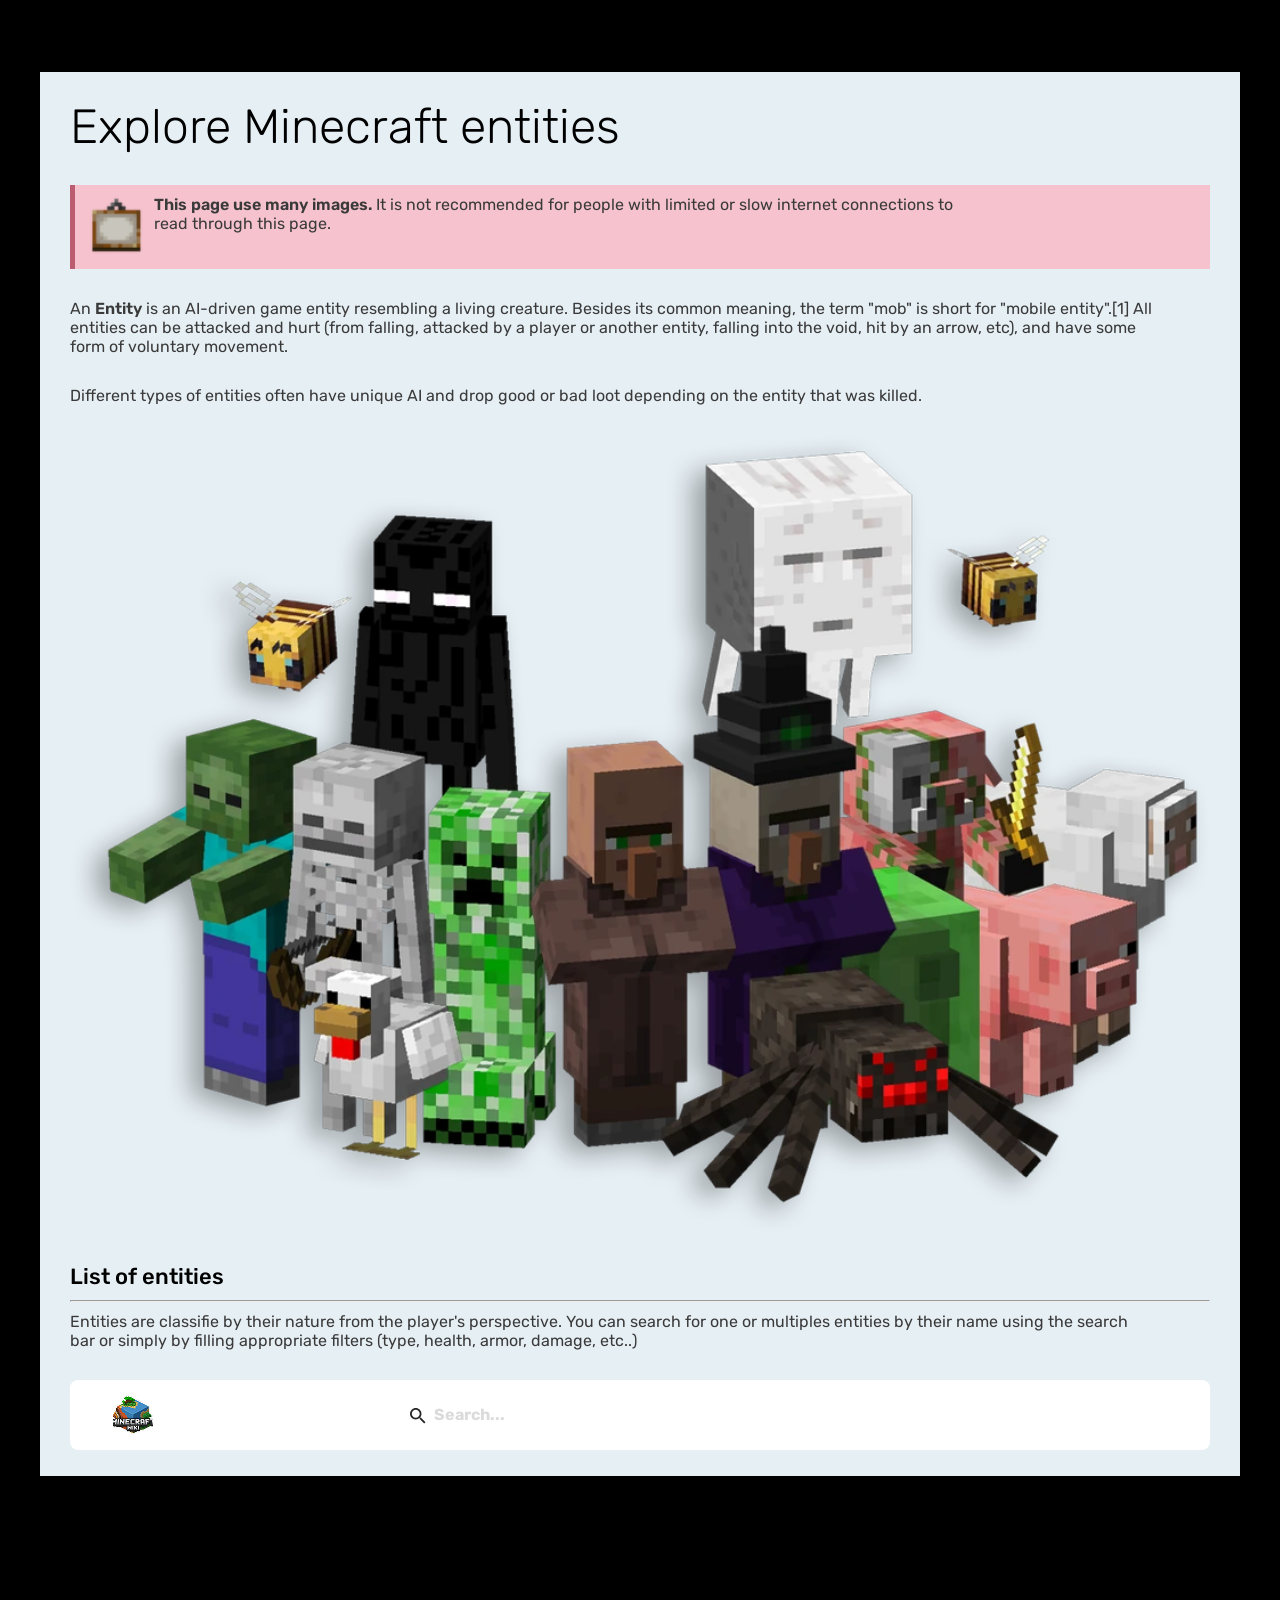
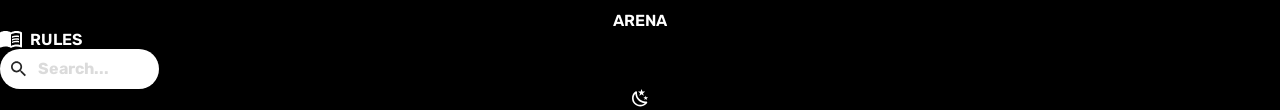
==== html/index.html @ 102148f3 "Merge branch 'main' into page1" ====
<!doctype html>
<html lang="en">
	<head>
		<meta charset="UTF-8" />
		<meta name="viewport" content="width=device-width, initial-scale=1.0" />
		<link rel="stylesheet" href="../css/reset.css" />
		<link rel="stylesheet" href="../css/normalize.css" />
		<link rel="stylesheet" href="../css/main.css" />
		<link rel="stylesheet" href="/css/styles.css" />
		<title>Document</title>
	</head>
	<body>
		<header></header>
		<main>
			<h1>Explore Minecraft entities</h1>
			<article class="readThrough">
				<div class="left">
					<img
						src="/assets/body-painting.png"
						alt="painting"
						class="painting"
					/>
				</div>
				<div class="right">
					<p class="pReadThrough">
						<span class="bold">This page use many images.</span> It is not
						recommended for people with limited or slow internet connections to
						read through this page.
					</p>
				</div>
			</article>
			<p class="paragraph1">
				An <span class="bold">Entity</span> is an AI-driven
				game entity resembling a living creature. Besides its common meaning,
				the term "mob" is short for "mobile entity".[1] All entities can be
				attacked and hurt (from falling, attacked by a player or another entity,
				falling into the void, hit by an arrow, etc), and have some form of
				voluntary movement.
			</p>
			<p class="paragraph1">
				Different types of entities often have unique AI and drop good or
				bad loot depending on the entity that was killed.
			</p>
			<img src="/assets/body-mobs.png" alt="" />
			<div class="bottom">
				<h2>List of entities</h2>
				<hr />
				<p class="botText">
					Entities are classifie by their nature from the player's perspective.
					You can search for one or multiples entities by their name using the
					search bar or simply by filling appropriate filters (type, health,
					armor, damage, etc..)
				</p>
			</div>
			<form>
				<div class="searchDiv">
					<svg
						width="18"
						height="18"
						viewBox="0 0 18 18"
		<header>
			<img src="../assets/header-nav-title.png" alt="nav-title" />
			<nav>
				<div class="header-links-container">
					<svg
						width="17"
						height="17"
						viewBox="0 0 17 17"
						fill="none"
						xmlns="http://www.w3.org/2000/svg"
					>
						<path
							d="M10.1583 10.1583L3.33333 13.3333L6.50833 6.50833L13.3333 3.33333M8.33333 0C7.23898 0 6.15535 0.215548 5.1443 0.634337C4.13326 1.05313 3.2146 1.66696 2.44078 2.44078C0.877974 4.00358 0 6.1232 0 8.33333C0 10.5435 0.877974 12.6631 2.44078 14.2259C3.2146 14.9997 4.13326 15.6135 5.1443 16.0323C6.15535 16.4511 7.23898 16.6667 8.33333 16.6667C10.5435 16.6667 12.6631 15.7887 14.2259 14.2259C15.7887 12.6631 16.6667 10.5435 16.6667 8.33333C16.6667 7.23898 16.4511 6.15535 16.0323 5.1443C15.6135 4.13326 14.9997 3.2146 14.2259 2.44078C13.4521 1.66696 12.5334 1.05313 11.5224 0.634337C10.5113 0.215548 9.42768 0 8.33333 0ZM8.33333 7.41667C8.09022 7.41667 7.85706 7.51324 7.68515 7.68515C7.51324 7.85706 7.41667 8.09022 7.41667 8.33333C7.41667 8.57645 7.51324 8.80961 7.68515 8.98151C7.85706 9.15342 8.09022 9.25 8.33333 9.25C8.57645 9.25 8.80961 9.15342 8.98151 8.98151C9.15342 8.80961 9.25 8.57645 9.25 8.33333C9.25 8.09022 9.15342 7.85706 8.98151 7.68515C8.80961 7.51324 8.57645 7.41667 8.33333 7.41667Z"
							fill="white"
						/>
					</svg>
					<a href="index.html" class="header-links-a">EXPLORE</a>
				</div>
				<div class="header-links-container">
					<svg
						width="18"
						height="17"
						viewBox="0 0 18 17"
						fill="none"
						xmlns="http://www.w3.org/2000/svg"
					>
						<path
							d="M6.5 0C8.22391 0 9.87721 0.684819 11.0962 1.90381C12.3152 3.12279 13 4.77609 13 6.5C13 8.11 12.41 9.59 11.44 10.73L11.71 11H12.5L17.5 16L16 17.5L11 12.5V11.71L10.73 11.44C9.59 12.41 8.11 13 6.5 13C4.77609 13 3.12279 12.3152 1.90381 11.0962C0.684819 9.87721 0 8.22391 0 6.5C0 4.77609 0.684819 3.12279 1.90381 1.90381C3.12279 0.684819 4.77609 0 6.5 0ZM6.5 2C4 2 2 4 2 6.5C2 9 4 11 6.5 11C9 11 11 9 11 6.5C11 4 9 2 6.5 2Z"
							fill="#262626"
						/>
					</svg>
					<input type="text" placeholder="Search..." class="search" />
				</div>
				<div class="chose"></div>
			</form>
		</main>
		<script src="/js/app.js"></script>
							d="M4.02708 0L13.9437 9.91667L15.7104 8.15L16.8854 9.325L14.8271 11.3833L17.4771 14.0333C17.8021 14.3583 17.8021 14.8833 17.4771 15.2083L16.8854 15.8C16.5604 16.125 16.0354 16.125 15.7104 15.8L13.0271 13.1583L10.9937 15.2167L9.81875 14.0417L11.5854 12.275L1.66875 2.35833V0H4.02708ZM12.1021 6.3L16.0521 2.35V0H13.6937L9.74375 3.95L12.1021 6.3ZM7.97708 10.4667L5.61875 8.075L3.77708 9.91667L2.01042 8.15L0.835417 9.325L2.89375 11.3833L0.24375 14.0417C-0.08125 14.3667 -0.08125 14.8917 0.24375 15.2167L0.835417 15.8083C1.16042 16.1333 1.68542 16.1333 2.01042 15.8083L4.69375 13.1583L6.72708 15.2167L7.90208 14.0417L6.13542 12.275L7.97708 10.4667Z"
							fill="white"
						/>
					</svg>
					<a href="arena.html" class="header-links-a">ARENA</a>
				</div>
				<div class="header-links-container">
					<svg
						width="22"
						height="17"
						viewBox="0 0 22 17"
						fill="none"
						xmlns="http://www.w3.org/2000/svg"
					>
						<path
							d="M16.5 9.83C17.29 9.83 18.13 9.91 19 10.07V11.57C18.38 11.41 17.54 11.33 16.5 11.33C14.6 11.33 13.11 11.66 12 12.32V10.63C13.17 10.1 14.67 9.83 16.5 9.83ZM12 7.96C13.29 7.43 14.79 7.17 16.5 7.17C17.29 7.17 18.13 7.24 19 7.4V8.9C18.38 8.74 17.54 8.66 16.5 8.66C14.6 8.66 13.11 9 12 9.65M16.5 6C14.6 6 13.11 6.32 12 7V5.34C13.23 4.78 14.73 4.5 16.5 4.5C17.29 4.5 18.13 4.58 19 4.73V6.28C18.26 6.09 17.41 6 16.5 6ZM20 14V2.5C18.96 2.17 17.79 2 16.5 2C14.45 2 12.62 2.5 11 3.5V15C12.62 14 14.45 13.5 16.5 13.5C17.69 13.5 18.86 13.66 20 14ZM16.5 0C18.85 0 20.69 0.5 22 1.5V16.06C22 16.18 21.95 16.3 21.84 16.41C21.73 16.5 21.61 16.58 21.5 16.58C21.39 16.58 21.31 16.56 21.25 16.53C19.97 15.84 18.38 15.5 16.5 15.5C14.45 15.5 12.62 16 11 17C9.66 16 7.83 15.5 5.5 15.5C3.84 15.5 2.25 15.86 0.75 16.57C0.72 16.58 0.68 16.58 0.63 16.6C0.59 16.61 0.55 16.62 0.5 16.62C0.39 16.62 0.27 16.58 0.16 16.5C0.05 16.39 0 16.28 0 16.15V1.5C1.34 0.5 3.18 0 5.5 0C7.83 0 9.66 0.5 11 1.5C12.34 0.5 14.17 0 16.5 0Z"
							fill="white"
						/>
					</svg>
					<a href="rules.html" class="header-links-a">RULES</a>
				</div>
			</nav>
			<div id="header-Seaarch-Input-Container">
				<svg
					width="18"
					height="18"
					viewBox="0 0 18 18"
					fill="none"
					xmlns="http://www.w3.org/2000/svg"
				>
					<path
						d="M6.5 0C8.22391 0 9.87721 0.684819 11.0962 1.90381C12.3152 3.12279 13 4.77609 13 6.5C13 8.11 12.41 9.59 11.44 10.73L11.71 11H12.5L17.5 16L16 17.5L11 12.5V11.71L10.73 11.44C9.59 12.41 8.11 13 6.5 13C4.77609 13 3.12279 12.3152 1.90381 11.0962C0.684819 9.87721 0 8.22391 0 6.5C0 4.77609 0.684819 3.12279 1.90381 1.90381C3.12279 0.684819 4.77609 0 6.5 0ZM6.5 2C4 2 2 4 2 6.5C2 9 4 11 6.5 11C9 11 11 9 11 6.5C11 4 9 2 6.5 2Z"
						fill="#262626"
					/>
				</svg>

				<input
					type="text"
					id="headerSearchInput"
					placeholder="Search..."
				/>
			</div>

			<button id="darkmode">
				<svg
					width="17"
					height="18"
					viewBox="0 0 17 18"
					fill="none"
					xmlns="http://www.w3.org/2000/svg"
				>
					<path
						d="M13.1188 2.575L11.0104 4.19167L11.7688 6.74167L9.57708 5.23333L7.38542 6.74167L8.14375 4.19167L6.03542 2.575L8.69375 2.5L9.57708 0L10.4604 2.5L13.1188 2.575ZM16.0354 8.33333L14.6688 9.375L15.1604 11.025L13.7438 10.05L12.3271 11.025L12.8188 9.375L11.4521 8.33333L13.1688 8.29167L13.7438 6.66667L14.3188 8.29167L16.0354 8.33333ZM14.1354 12.4583C14.8271 12.3917 15.5688 13.375 15.1271 14C14.8604 14.375 14.5771 14.725 14.2271 15.0583C10.9688 18.3333 5.69375 18.3333 2.44375 15.0583C-0.814583 11.8083 -0.814583 6.525 2.44375 3.275C2.77708 2.94167 3.12708 2.64167 3.50208 2.375C4.12708 1.93333 5.11042 2.675 5.04375 3.36667C4.81875 5.75 5.61875 8.225 7.45208 10.05C9.27708 11.8833 11.7438 12.6833 14.1354 12.4583ZM12.7688 14.1417C10.4104 14.0083 8.07708 13.0333 6.26875 11.25C4.46042 9.425 3.49375 7.08333 3.36042 4.73333C1.01875 7.35 1.11042 11.3667 3.61875 13.8833C6.13542 16.3917 10.1521 16.4833 12.7688 14.1417Z"
						fill="white"
					/>
				</svg>
			</button>
			<button id="menuBurgerButton">
				<svg
					id="menuBurgerButtonSvg"
					width="29"
					height="19"
					viewBox="0 0 29 19"
					fill="none"
					xmlns="http://www.w3.org/2000/svg"
				>
					<path
						d="M0 0H28.5V3.16667H0V0ZM0 7.91667H28.5V11.0833H0V7.91667ZM0 15.8333H28.5V19H0V15.8333Z"
						fill="white"
					/>
				</svg>
			</button>
			<dialog>
				<div class="dialog-div">
					<div class="header-links-container big-gap">
						<svg
							width="40"
							height="40"
							viewBox="0 0 17 17"
							fill="none"
							xmlns="http://www.w3.org/2000/svg"
						>
							<path
								d="M10.1583 10.1583L3.33333 13.3333L6.50833 6.50833L13.3333 3.33333M8.33333 0C7.23898 0 6.15535 0.215548 5.1443 0.634337C4.13326 1.05313 3.2146 1.66696 2.44078 2.44078C0.877974 4.00358 0 6.1232 0 8.33333C0 10.5435 0.877974 12.6631 2.44078 14.2259C3.2146 14.9997 4.13326 15.6135 5.1443 16.0323C6.15535 16.4511 7.23898 16.6667 8.33333 16.6667C10.5435 16.6667 12.6631 15.7887 14.2259 14.2259C15.7887 12.6631 16.6667 10.5435 16.6667 8.33333C16.6667 7.23898 16.4511 6.15535 16.0323 5.1443C15.6135 4.13326 14.9997 3.2146 14.2259 2.44078C13.4521 1.66696 12.5334 1.05313 11.5224 0.634337C10.5113 0.215548 9.42768 0 8.33333 0ZM8.33333 7.41667C8.09022 7.41667 7.85706 7.51324 7.68515 7.68515C7.51324 7.85706 7.41667 8.09022 7.41667 8.33333C7.41667 8.57645 7.51324 8.80961 7.68515 8.98151C7.85706 9.15342 8.09022 9.25 8.33333 9.25C8.57645 9.25 8.80961 9.15342 8.98151 8.98151C9.15342 8.80961 9.25 8.57645 9.25 8.33333C9.25 8.09022 9.15342 7.85706 8.98151 7.68515C8.80961 7.51324 8.57645 7.41667 8.33333 7.41667Z"
								fill="white"
							/>
						</svg>
						<a href="index.html" class="header-links-a big-a">EXPLORE</a>
					</div>
					<div class="header-links-container big-gap">
						<svg
							width="40"
							height="40"
							viewBox="0 0 18 17"
							fill="none"
							xmlns="http://www.w3.org/2000/svg"
						>
							<path
								d="M4.02708 0L13.9437 9.91667L15.7104 8.15L16.8854 9.325L14.8271 11.3833L17.4771 14.0333C17.8021 14.3583 17.8021 14.8833 17.4771 15.2083L16.8854 15.8C16.5604 16.125 16.0354 16.125 15.7104 15.8L13.0271 13.1583L10.9937 15.2167L9.81875 14.0417L11.5854 12.275L1.66875 2.35833V0H4.02708ZM12.1021 6.3L16.0521 2.35V0H13.6937L9.74375 3.95L12.1021 6.3ZM7.97708 10.4667L5.61875 8.075L3.77708 9.91667L2.01042 8.15L0.835417 9.325L2.89375 11.3833L0.24375 14.0417C-0.08125 14.3667 -0.08125 14.8917 0.24375 15.2167L0.835417 15.8083C1.16042 16.1333 1.68542 16.1333 2.01042 15.8083L4.69375 13.1583L6.72708 15.2167L7.90208 14.0417L6.13542 12.275L7.97708 10.4667Z"
								fill="white"
							/>
						</svg>
						<a href="arena.html" class="header-links-a big-a">ARENA</a>
					</div>
					<div class="header-links-container big-gap">
						<svg
							width="40"
							height="40"
							viewBox="0 0 22 17"
							fill="none"
							xmlns="http://www.w3.org/2000/svg"
						>
							<path
								d="M16.5 9.83C17.29 9.83 18.13 9.91 19 10.07V11.57C18.38 11.41 17.54 11.33 16.5 11.33C14.6 11.33 13.11 11.66 12 12.32V10.63C13.17 10.1 14.67 9.83 16.5 9.83ZM12 7.96C13.29 7.43 14.79 7.17 16.5 7.17C17.29 7.17 18.13 7.24 19 7.4V8.9C18.38 8.74 17.54 8.66 16.5 8.66C14.6 8.66 13.11 9 12 9.65M16.5 6C14.6 6 13.11 6.32 12 7V5.34C13.23 4.78 14.73 4.5 16.5 4.5C17.29 4.5 18.13 4.58 19 4.73V6.28C18.26 6.09 17.41 6 16.5 6ZM20 14V2.5C18.96 2.17 17.79 2 16.5 2C14.45 2 12.62 2.5 11 3.5V15C12.62 14 14.45 13.5 16.5 13.5C17.69 13.5 18.86 13.66 20 14ZM16.5 0C18.85 0 20.69 0.5 22 1.5V16.06C22 16.18 21.95 16.3 21.84 16.41C21.73 16.5 21.61 16.58 21.5 16.58C21.39 16.58 21.31 16.56 21.25 16.53C19.97 15.84 18.38 15.5 16.5 15.5C14.45 15.5 12.62 16 11 17C9.66 16 7.83 15.5 5.5 15.5C3.84 15.5 2.25 15.86 0.75 16.57C0.72 16.58 0.68 16.58 0.63 16.6C0.59 16.61 0.55 16.62 0.5 16.62C0.39 16.62 0.27 16.58 0.16 16.5C0.05 16.39 0 16.28 0 16.15V1.5C1.34 0.5 3.18 0 5.5 0C7.83 0 9.66 0.5 11 1.5C12.34 0.5 14.17 0 16.5 0Z"
								fill="white"
							/>
						</svg>
						<a href="rules.html" class="header-links-a big-a">RULES</a>
					</div>
				</div>
                <svg id="closesvg" width="33" height="33" viewBox="0 0 33 33" fill="none" xmlns="http://www.w3.org/2000/svg">
                <path d="M19.74 16.3333L32.6667 29.26V32.6667H29.26L16.3333 19.74L3.40667 32.6667H0V29.26L12.9267 16.3333L0 3.40667V0H3.40667L16.3333 12.9267L29.26 0H32.6667V3.40667L19.74 16.3333Z" fill="white"/>
                </svg>

			</dialog>
		</header>
        <script src="../js/app.js""></script>
	</body>
</html>
---- css/main.css ----
@import url("https://fonts.googleapis.com/css2?family=Caveat:wght@400..700&family=DM+Sans:ital,opsz,wght@0,9..40,100..1000;1,9..40,100..1000&family=Figtree:ital,wght@0,300..900;1,300..900&family=Inter:ital,opsz,wght@0,14..32,100..900;1,14..32,100..900&family=Noto+Sans+JP:wght@100..900&family=Outfit:wght@100..900&family=Poppins:ital,wght@0,100;0,200;0,300;0,400;0,500;0,600;0,700;0,800;0,900;1,100;1,200;1,300;1,400;1,500;1,600;1,700;1,800;1,900&family=Red+Hat+Text:ital,wght@0,300..700;1,300..700&family=Reddit+Sans:ital,wght@0,200..900;1,200..900&family=Roboto:ital,wght@0,100..900;1,100..900&family=Rubik:ital,wght@0,300..900;1,300..900&family=Sora:wght@100..800&family=Space+Mono:ital,wght@0,400;0,700;1,400;1,700&family=Young+Serif&display=swap");

*:not(dialog),
*:after,
*:before {
	-webkit-box-sizing: border-box;
	-moz-box-sizing: border-box;
	box-sizing: border-box;
	margin: 0px;
	font-family: "Rubik";
}
body {
	position: relative;
}
header {
	display: flex;
	justify-content: space-between;
	padding: 16px 24px;
	align-items: center;
	background-color: black;
}
nav {
	display: flex;
	align-items: center;
	gap: 24px;
	display: none;
}
.header-links-container {
	display: flex;
	align-items: center;
	gap: 8px;
}
.header-links-a {
	font-weight: 600;
	font-size: 16px;
	text-align: center;
	vertical-align: middle;
	color: white;
	text-decoration: none;
}
.header-links-a:hover {
	border-bottom: 3px white solid;
}
#header-Seaarch-Input-Container {
	display: flex;
	align-items: center;
	background-color: white;
	border-radius: 999px;
	padding: 11px;
	gap: 12px;
	max-width: 159px;
}
#headerSearchInput {
	border: none;
	max-width: 80%;
}
#headerSearchInput::placeholder {
	font-family: Rubik;
	font-weight: 700;
	font-style: Bold;
	font-size: 16px;
	vertical-align: middle;
	text-align: start;
	color: #dbdbdb;
}
#darkmode {
	background-color: transparent;
	border: none;
	display: none;
}
#menuBurgerButton {
	background-color: transparent;
	border: none;
	padding: none;
}
#menuBurgerButtonSvg {
	padding: 0px;
}
dialog {
	position: absolute;
	width: 100vw;
	height: 100vh;
	top: 0px;
	left: 0px;
	background: rgba(54, 54, 54, 0.9);
	border: rgba(54, 54, 54, 0.9) solid;
}
.dialog-div {
	display: flex;
	flex-direction: column;
	position: absolute;
	top: 44%;
	left: 28%;
	gap: 24px;
}
.big-a {
	font-size: 38px;
}
.big-gap {
	gap: 24px;
}
#closesvg {
	position: absolute;
	top: 18px;
	right: 24px;
}
@media screen and (min-width: 850px) and (max-width: 1439px) {
	nav {
		display: flex;
	}
    #menuBurgerButton {
        display: none;
    }
    #darkmode {
        display: block;
    }
}
@media screen and (min-width: 1440px) {
	nav {
		display: flex;
	}
    #menuBurgerButton {
        display: none;
    }
    #darkmode {
        display: block;
    }
    #header-Seaarch-Input-Container {
        min-width: 310px;
        max-width: none;
    }
}
---- css/styles.css ----
@import url("https://fonts.googleapis.com/css2?family=Rubik:ital,wght@0,300..900;1,300..900&family=Space+Mono:ital,wght@0,400;0,700;1,400;1,700&display=swap");
* {
	margin: 0;
	padding: 0;
	font-family: "Rubik";
}
body {
	display: flex;
	flex-direction: column;
	background-color: black;
}
main {
	display: flex;
	flex-direction: column;
	background-color: #e6eff4;
	margin: 40px;
	padding: 26px 30px;
	gap: 30px;
}
h1 {
	font-weight: 300;
	font-size: 48px;
	width: 50%;
}
.readThrough {
	display: flex;
	background-color: #f5c2cd;
	border-left: solid #bc5c70 5px;
	padding: 10px;
	gap: 10px;
}
.painting {
	width: 59px;
	height: 60px;
}
.pReadThrough {
	width: 85%;
}
p {
	font-weight: 400;
	font-size: 16px;
	color: #3a3a3a;
}
.bold {
	font-weight: 600;
}
.paragraph1 {
	width: 95%;
}
.bottom {
	display: flex;
	flex-direction: column;
	gap: 10px;
}
h2 {
	font-weight: 500;
	font-size: 22px;
}
.botText {
	width: 95%;
}
.searchDiv {
	display: flex;
	align-items: center;
	background-color: #ffffff;
	padding: 15px;
	gap: 10px;
	border-radius: 8px;
}
.search {
	border: none;
	width: 100%;
	height: 25px;
}
.search::placeholder {
	font-weight: 700;
	font-size: 16px;
	color: #dbdbdb;
}
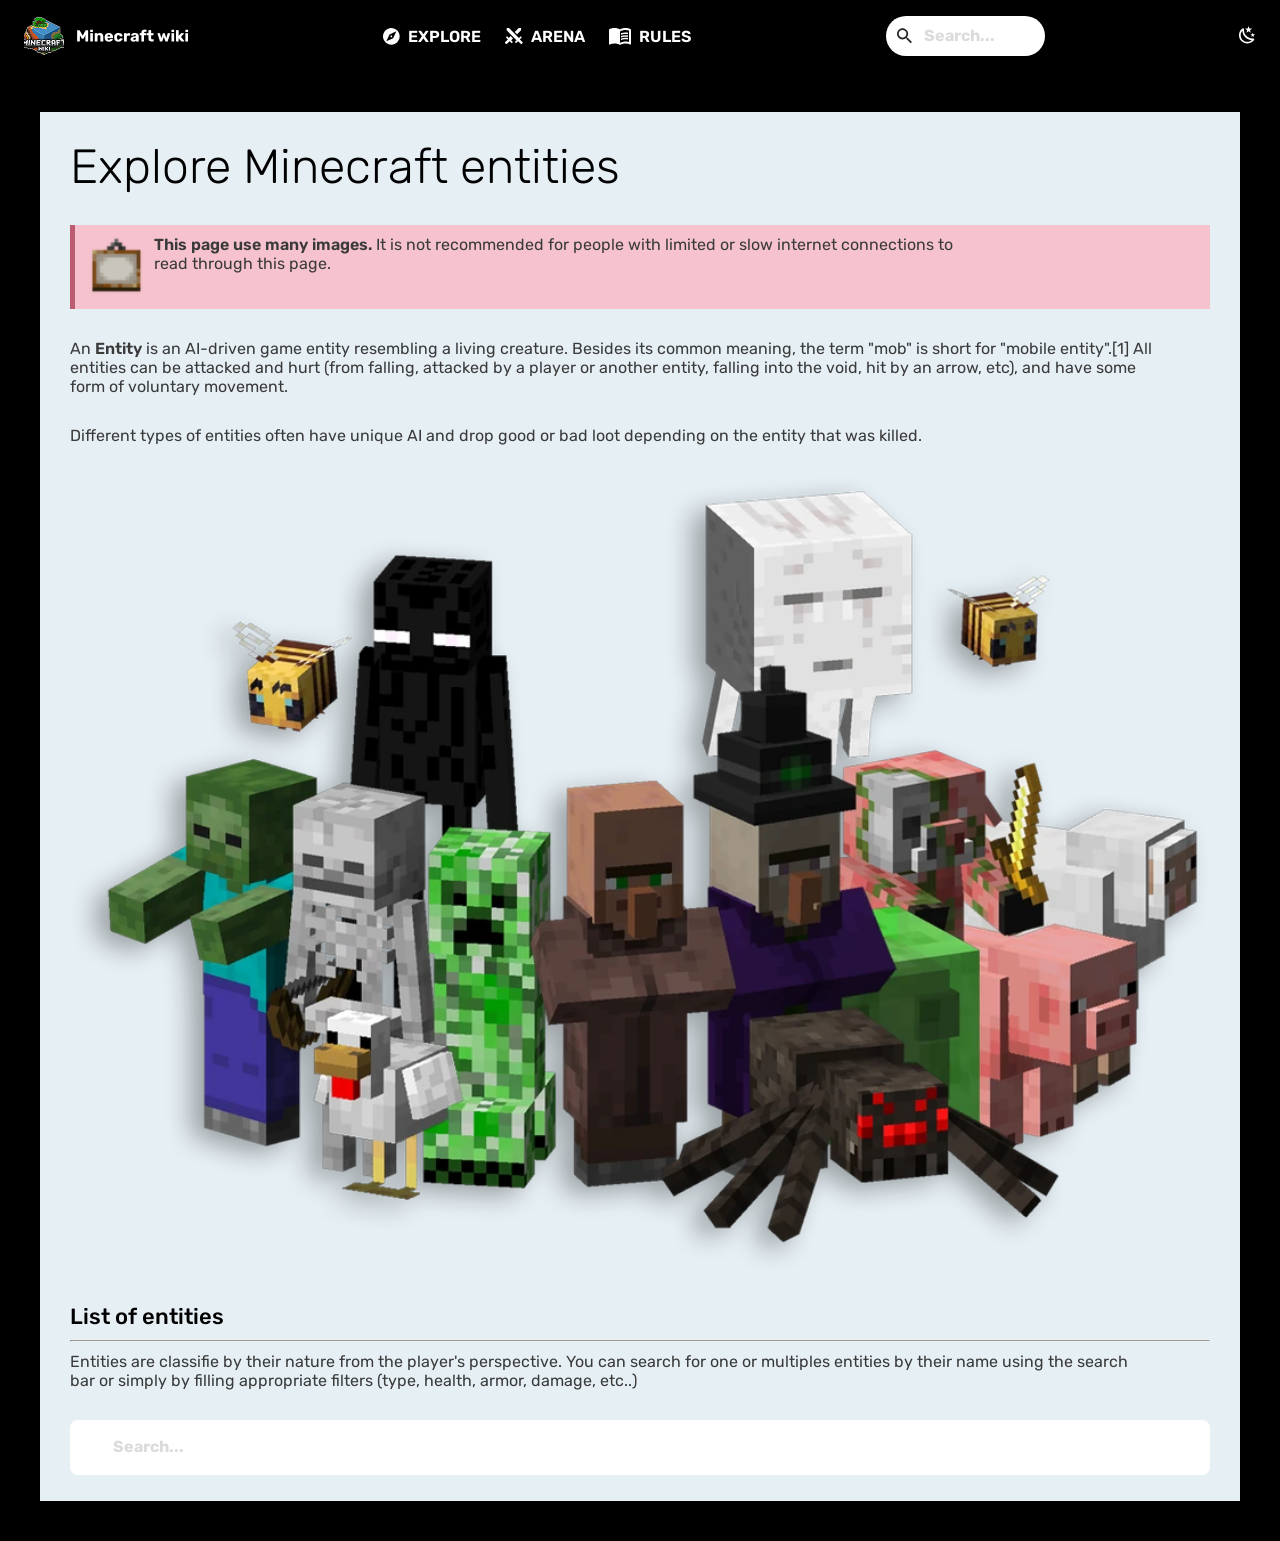
==== commit 7497ae64: "fix: resolve merge conflict" ====
--- a/html/index.html
+++ b/html/index.html
@@ -10,54 +10,6 @@
 		<title>Document</title>
 	</head>
 	<body>
-		<header></header>
-		<main>
-			<h1>Explore Minecraft entities</h1>
-			<article class="readThrough">
-				<div class="left">
-					<img
-						src="/assets/body-painting.png"
-						alt="painting"
-						class="painting"
-					/>
-				</div>
-				<div class="right">
-					<p class="pReadThrough">
-						<span class="bold">This page use many images.</span> It is not
-						recommended for people with limited or slow internet connections to
-						read through this page.
-					</p>
-				</div>
-			</article>
-			<p class="paragraph1">
-				An <span class="bold">Entity</span> is an AI-driven
-				game entity resembling a living creature. Besides its common meaning,
-				the term "mob" is short for "mobile entity".[1] All entities can be
-				attacked and hurt (from falling, attacked by a player or another entity,
-				falling into the void, hit by an arrow, etc), and have some form of
-				voluntary movement.
-			</p>
-			<p class="paragraph1">
-				Different types of entities often have unique AI and drop good or
-				bad loot depending on the entity that was killed.
-			</p>
-			<img src="/assets/body-mobs.png" alt="" />
-			<div class="bottom">
-				<h2>List of entities</h2>
-				<hr />
-				<p class="botText">
-					Entities are classifie by their nature from the player's perspective.
-					You can search for one or multiples entities by their name using the
-					search bar or simply by filling appropriate filters (type, health,
-					armor, damage, etc..)
-				</p>
-			</div>
-			<form>
-				<div class="searchDiv">
-					<svg
-						width="18"
-						height="18"
-						viewBox="0 0 18 18"
 		<header>
 			<img src="../assets/header-nav-title.png" alt="nav-title" />
 			<nav>
@@ -85,16 +37,6 @@
 						xmlns="http://www.w3.org/2000/svg"
 					>
 						<path
-							d="M6.5 0C8.22391 0 9.87721 0.684819 11.0962 1.90381C12.3152 3.12279 13 4.77609 13 6.5C13 8.11 12.41 9.59 11.44 10.73L11.71 11H12.5L17.5 16L16 17.5L11 12.5V11.71L10.73 11.44C9.59 12.41 8.11 13 6.5 13C4.77609 13 3.12279 12.3152 1.90381 11.0962C0.684819 9.87721 0 8.22391 0 6.5C0 4.77609 0.684819 3.12279 1.90381 1.90381C3.12279 0.684819 4.77609 0 6.5 0ZM6.5 2C4 2 2 4 2 6.5C2 9 4 11 6.5 11C9 11 11 9 11 6.5C11 4 9 2 6.5 2Z"
-							fill="#262626"
-						/>
-					</svg>
-					<input type="text" placeholder="Search..." class="search" />
-				</div>
-				<div class="chose"></div>
-			</form>
-		</main>
-		<script src="/js/app.js"></script>
 							d="M4.02708 0L13.9437 9.91667L15.7104 8.15L16.8854 9.325L14.8271 11.3833L17.4771 14.0333C17.8021 14.3583 17.8021 14.8833 17.4771 15.2083L16.8854 15.8C16.5604 16.125 16.0354 16.125 15.7104 15.8L13.0271 13.1583L10.9937 15.2167L9.81875 14.0417L11.5854 12.275L1.66875 2.35833V0H4.02708ZM12.1021 6.3L16.0521 2.35V0H13.6937L9.74375 3.95L12.1021 6.3ZM7.97708 10.4667L5.61875 8.075L3.77708 9.91667L2.01042 8.15L0.835417 9.325L2.89375 11.3833L0.24375 14.0417C-0.08125 14.3667 -0.08125 14.8917 0.24375 15.2167L0.835417 15.8083C1.16042 16.1333 1.68542 16.1333 2.01042 15.8083L4.69375 13.1583L6.72708 15.2167L7.90208 14.0417L6.13542 12.275L7.97708 10.4667Z"
 							fill="white"
 						/>
@@ -221,6 +163,58 @@
 
 			</dialog>
 		</header>
-        <script src="../js/app.js""></script>
+		<main>
+			<h1>Explore Minecraft entities</h1>
+			<article class="readThrough">
+				<div class="left">
+					<img
+						src="/assets/body-painting.png"
+						alt="painting"
+						class="painting"
+					/>
+				</div>
+				<div class="right">
+					<p class="pReadThrough">
+						<span class="bold">This page use many images.</span> It is not
+						recommended for people with limited or slow internet connections to
+						read through this page.
+					</p>
+				</div>
+			</article>
+			<p class="paragraph1">
+				An <span class="bold">Entity</span> is an AI-driven
+				game entity resembling a living creature. Besides its common meaning,
+				the term "mob" is short for "mobile entity".[1] All entities can be
+				attacked and hurt (from falling, attacked by a player or another entity,
+				falling into the void, hit by an arrow, etc), and have some form of
+				voluntary movement.
+			</p>
+			<p class="paragraph1">
+				Different types of entities often have unique AI and drop good or
+				bad loot depending on the entity that was killed.
+			</p>
+			<img src="/assets/body-mobs.png" alt="" />
+			<div class="bottom">
+				<h2>List of entities</h2>
+				<hr />
+				<p class="botText">
+					Entities are classifie by their nature from the player's perspective.
+					You can search for one or multiples entities by their name using the
+					search bar or simply by filling appropriate filters (type, health,
+					armor, damage, etc..)
+				</p>
+			</div>
+			<form>
+				<div class="searchDiv">
+					<svg
+						width="18"
+						height="18"
+						viewBox="0 0 18 18"></svg>
+					<input type="text" placeholder="Search..." class="search" />
+				</div>
+				<div class="chose"></div>
+			</form>
+		</main>
+		
 	</body>
 </html>
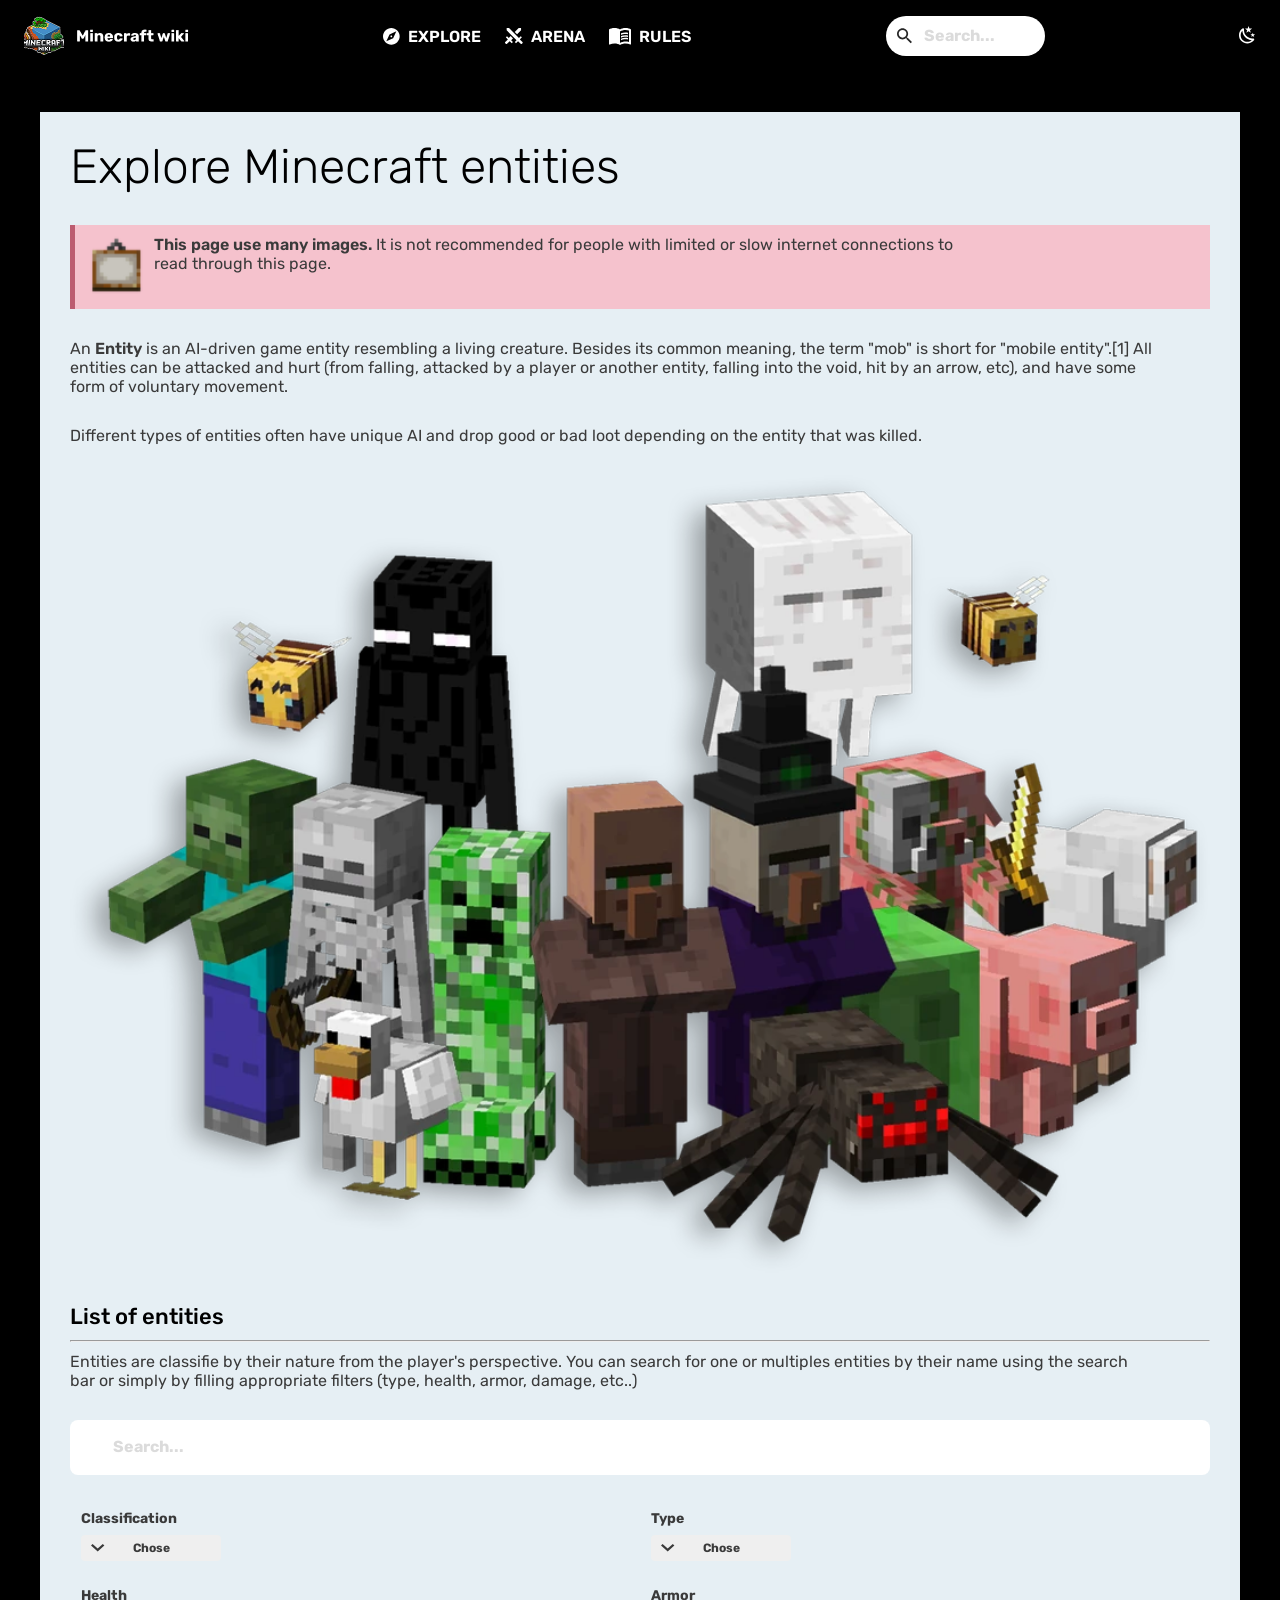
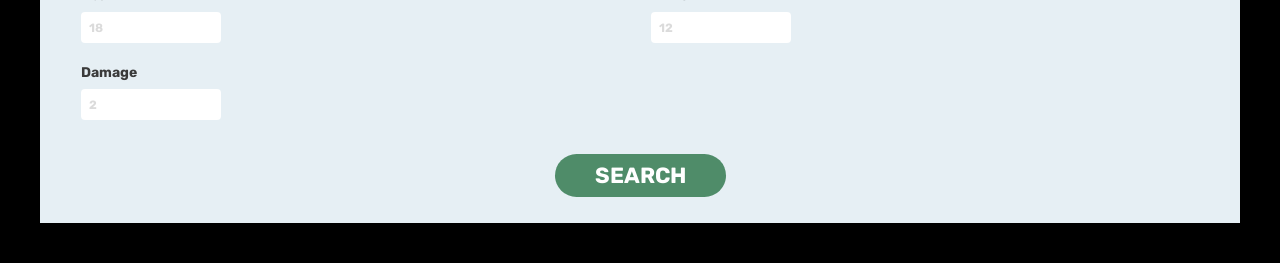
==== commit 2a22637f: "feat: add full form in index.html" ====
--- a/html/index.html
+++ b/html/index.html
@@ -124,7 +124,9 @@
 								fill="white"
 							/>
 						</svg>
-						<a href="index.html" class="header-links-a big-a">EXPLORE</a>
+						<a href="index.html" class="header-links-a big-a"
+							>EXPLORE</a
+						>
 					</div>
 					<div class="header-links-container big-gap">
 						<svg
@@ -139,7 +141,9 @@
 								fill="white"
 							/>
 						</svg>
-						<a href="arena.html" class="header-links-a big-a">ARENA</a>
+						<a href="arena.html" class="header-links-a big-a"
+							>ARENA</a
+						>
 					</div>
 					<div class="header-links-container big-gap">
 						<svg
@@ -154,13 +158,24 @@
 								fill="white"
 							/>
 						</svg>
-						<a href="rules.html" class="header-links-a big-a">RULES</a>
-					</div>
-				</div>
-                <svg id="closesvg" width="33" height="33" viewBox="0 0 33 33" fill="none" xmlns="http://www.w3.org/2000/svg">
-                <path d="M19.74 16.3333L32.6667 29.26V32.6667H29.26L16.3333 19.74L3.40667 32.6667H0V29.26L12.9267 16.3333L0 3.40667V0H3.40667L16.3333 12.9267L29.26 0H32.6667V3.40667L19.74 16.3333Z" fill="white"/>
-                </svg>
-
+						<a href="rules.html" class="header-links-a big-a"
+							>RULES</a
+						>
+					</div>
+				</div>
+				<svg
+					id="closesvg"
+					width="33"
+					height="33"
+					viewBox="0 0 33 33"
+					fill="none"
+					xmlns="http://www.w3.org/2000/svg"
+				>
+					<path
+						d="M19.74 16.3333L32.6667 29.26V32.6667H29.26L16.3333 19.74L3.40667 32.6667H0V29.26L12.9267 16.3333L0 3.40667V0H3.40667L16.3333 12.9267L29.26 0H32.6667V3.40667L19.74 16.3333Z"
+						fill="white"
+					/>
+				</svg>
 			</dialog>
 		</header>
 		<main>
@@ -175,46 +190,112 @@
 				</div>
 				<div class="right">
 					<p class="pReadThrough">
-						<span class="bold">This page use many images.</span> It is not
-						recommended for people with limited or slow internet connections to
-						read through this page.
+						<span class="bold">This page use many images.</span> It
+						is not recommended for people with limited or slow
+						internet connections to read through this page.
 					</p>
 				</div>
 			</article>
 			<p class="paragraph1">
 				An <span class="bold">Entity</span> is an AI-driven
-				game entity resembling a living creature. Besides its common meaning,
-				the term "mob" is short for "mobile entity".[1] All entities can be
-				attacked and hurt (from falling, attacked by a player or another entity,
-				falling into the void, hit by an arrow, etc), and have some form of
-				voluntary movement.
+				game entity resembling a living creature. Besides its common
+				meaning, the term "mob" is short for "mobile entity".[1] All
+				entities can be attacked and hurt (from falling, attacked by
+				a player or another entity, falling into the void, hit by
+				an arrow, etc), and have some form of voluntary movement.
 			</p>
 			<p class="paragraph1">
-				Different types of entities often have unique AI and drop good or
-				bad loot depending on the entity that was killed.
+				Different types of entities often have unique AI and drop good
+				or bad loot depending on the entity that was killed.
 			</p>
 			<img src="/assets/body-mobs.png" alt="" />
 			<div class="bottom">
 				<h2>List of entities</h2>
 				<hr />
 				<p class="botText">
-					Entities are classifie by their nature from the player's perspective.
-					You can search for one or multiples entities by their name using the
-					search bar or simply by filling appropriate filters (type, health,
-					armor, damage, etc..)
+					Entities are classifie by their nature from the player's
+					perspective. You can search for one or multiples entities by
+					their name using the search bar or simply by filling
+					appropriate filters (type, health, armor, damage, etc..)
 				</p>
 			</div>
 			<form>
 				<div class="searchDiv">
-					<svg
-						width="18"
-						height="18"
-						viewBox="0 0 18 18"></svg>
+					<svg width="18" height="18" viewBox="0 0 18 18"></svg>
 					<input type="text" placeholder="Search..." class="search" />
 				</div>
-				<div class="chose"></div>
+				<div class="chose">
+					<div class="chose-div">
+						<p class="chose-div-p">Classification</p>
+						<select
+							name="ClassificationSelect"
+							id="ClassificationSelect"
+							class="chose-div-select"
+						>
+							<option value="">
+								<svg
+									width="14"
+									height="8"
+									viewBox="0 0 14 8"
+									fill="none"
+									xmlns="http://www.w3.org/2000/svg"
+								>
+									<path
+										d="M1.56926 0L6.6777 4.59L11.7861 0L13.3554 1.42L6.6777 7.42L0 1.42L1.56926 0Z"
+										fill="#3A3A3A"
+									/>
+								</svg>
+								<p class="chose-div-option-p">Chose</p>
+							</option>
+							<option value="Arthropod">Arthropod</option>
+							<option value="Undead">Undead</option>
+							<option value="Animal">Animal</option>
+							<option value="Aquatic">Aquatic</option>
+							<option value="Monster">Monster</option>
+						</select>
+					</div>
+					<div class="chose-div">
+						<p class="chose-div-p">Type</p>
+						<select
+							name="ClassificationSelect"
+							id="ClassificationSelect"
+							class="chose-div-select"
+						>
+							<option value="">
+								<svg
+									width="14"
+									height="8"
+									viewBox="0 0 14 8"
+									fill="none"
+									xmlns="http://www.w3.org/2000/svg"
+								>
+									<path
+										d="M1.56926 0L6.6777 4.59L11.7861 0L13.3554 1.42L6.6777 7.42L0 1.42L1.56926 0Z"
+										fill="#3A3A3A"
+									/>
+								</svg>
+								<p class="chose-div-option-p">Chose</p>
+							</option>
+							<option value="passive">Passive</option>
+							<option value="neutral">Neutral</option>
+							<option value="hostile">Hostile</option>
+						</select>
+					</div>
+					<div class="chose-div">
+						<p class="chose-div-p">Health</p>
+						<input type="number" class="chose-div-input" placeholder="18">
+					</div>
+					<div class="chose-div">
+						<p class="chose-div-p">Armor</p>
+						<input type="number" class="chose-div-input" placeholder="12">
+					</div>
+					<div class="chose-div">
+						<p class="chose-div-p">Damage</p>
+						<input type="number" class="chose-div-input" placeholder="2">
+					</div>
+				</div>
+                <button type="submit" id="searchbtn">SEARCH</button>
 			</form>
 		</main>
-		
 	</body>
 </html>
--- a/css/styles.css
+++ b/css/styles.css
@@ -77,3 +77,84 @@
 	font-size: 16px;
 	color: #dbdbdb;
 }
+.chose {
+	display: grid;
+	grid-template-columns: 1fr 1fr;
+	grid-template-rows: 77px 77px 77px;
+}
+.chose-div-p {
+	font-weight: 700;
+	font-size: 14px;
+	text-align: center;
+	vertical-align: middle;
+	color: #3a3a3a;
+}
+.chose-div {
+	padding: 11px;
+	display: flex;
+	flex-direction: column;
+	gap: 8px;
+	align-items: start;
+}
+.chose-div-option-p {
+	font-weight: 700;
+	font-size: 12px;
+	text-align: center;
+	vertical-align: middle;
+	color: #3a3a3a;
+}
+option {
+	display: flex;
+	gap: 12px;
+	border-radius: 4px;
+	padding: 2px;
+}
+.chose-div-select {
+	appearance: none;
+	-webkit-appearance: none;
+	background-image: url("../assets/down-arrow.svg");
+	background-repeat: no-repeat;
+	background-position: left 10px center;
+	background-size: 14px 8px;
+	padding-left: 30px;
+	border: 0px;
+	min-width: 140px;
+	font-weight: 700;
+	font-size: 12px;
+	text-align: center;
+	vertical-align: middle;
+	color: #3a3a3a;
+	padding: 6px;
+	border-radius: 4px;
+}
+form {
+	display: flex;
+	flex-direction: column;
+	gap: 24px;
+}
+.chose-div-input {
+	padding: 8px;
+	background-color: #ffffff;
+	border-radius: 4px;
+	max-width: 140px;
+	border: 0px;
+}
+.chose-div-input::placeholder {
+	font-weight: 700;
+	font-size: 12px;
+	vertical-align: middle;
+	color: #dbdbdb;
+}
+#searchbtn {
+	background-color: #4f8c69;
+	font-weight: 700;
+	font-size: 22px;
+	text-align: center;
+	vertical-align: middle;
+	border-radius: 999px;
+	padding: 8px 40px;
+	width: max-content;
+	color: white;
+	border: 0px;
+	align-self: center;
+}
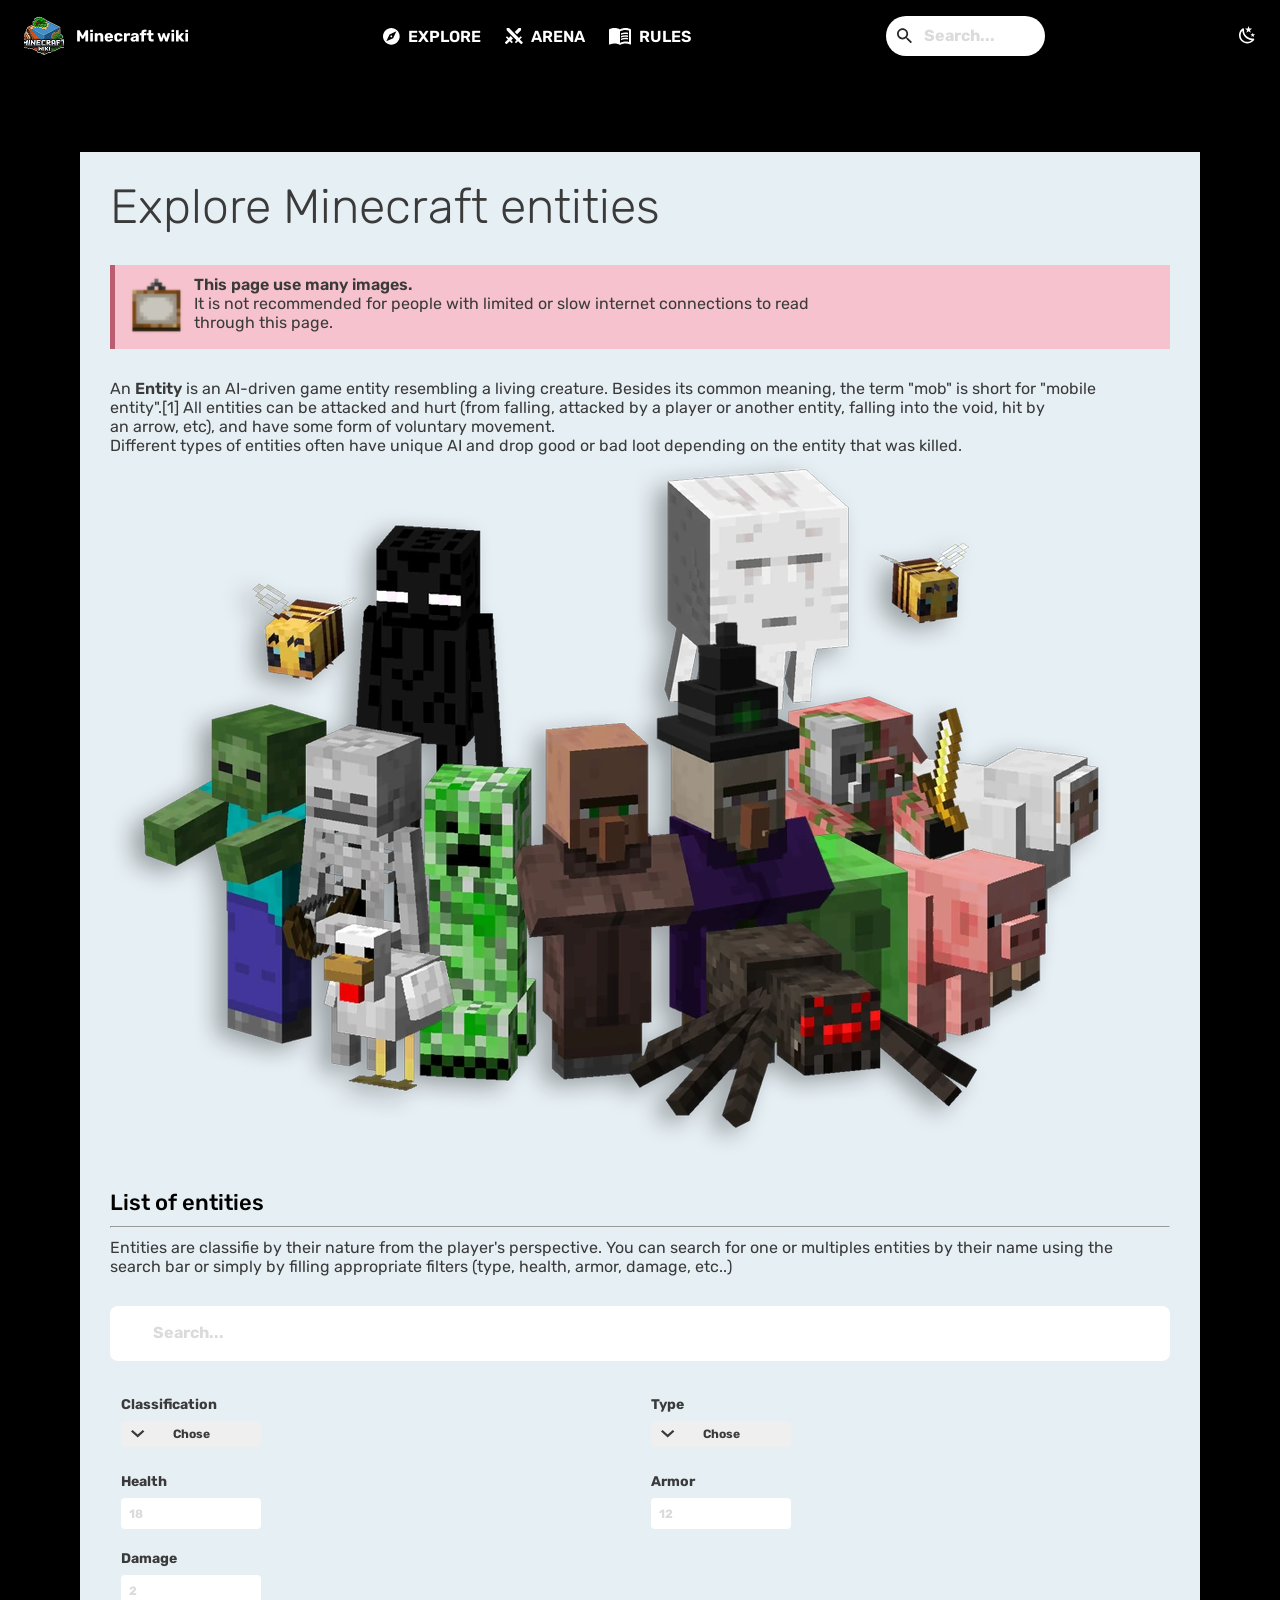
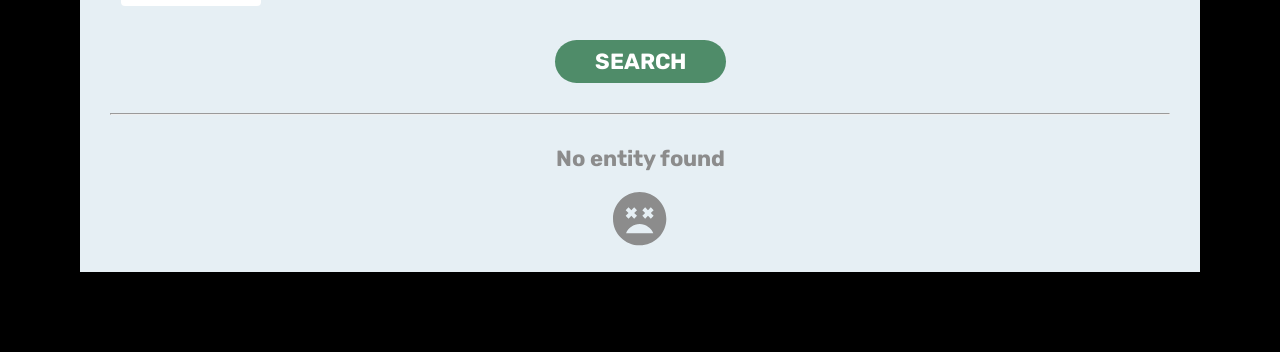
==== commit 57ebce72: "feat: botPage" ====
--- a/html/index.html
+++ b/html/index.html
@@ -73,11 +73,7 @@
 					/>
 				</svg>
 
-				<input
-					type="text"
-					id="headerSearchInput"
-					placeholder="Search..."
-				/>
+				<input type="text" id="headerSearchInput" placeholder="Search..." />
 			</div>
 
 			<button id="darkmode">
@@ -124,9 +120,7 @@
 								fill="white"
 							/>
 						</svg>
-						<a href="index.html" class="header-links-a big-a"
-							>EXPLORE</a
-						>
+						<a href="index.html" class="header-links-a big-a">EXPLORE</a>
 					</div>
 					<div class="header-links-container big-gap">
 						<svg
@@ -141,9 +135,7 @@
 								fill="white"
 							/>
 						</svg>
-						<a href="arena.html" class="header-links-a big-a"
-							>ARENA</a
-						>
+						<a href="arena.html" class="header-links-a big-a">ARENA</a>
 					</div>
 					<div class="header-links-container big-gap">
 						<svg
@@ -158,9 +150,7 @@
 								fill="white"
 							/>
 						</svg>
-						<a href="rules.html" class="header-links-a big-a"
-							>RULES</a
-						>
+						<a href="rules.html" class="header-links-a big-a">RULES</a>
 					</div>
 				</div>
 				<svg
@@ -190,39 +180,51 @@
 				</div>
 				<div class="right">
 					<p class="pReadThrough">
-						<span class="bold">This page use many images.</span> It
-						is not recommended for people with limited or slow
-						internet connections to read through this page.
+						<span class="bold">This page use many images.</span
+						><br class="br1" />
+						It is not recommended for people with limited or slow internet
+						connections to read through this page.
 					</p>
 				</div>
 			</article>
-			<p class="paragraph1">
-				An <span class="bold">Entity</span> is an AI-driven
-				game entity resembling a living creature. Besides its common
-				meaning, the term "mob" is short for "mobile entity".[1] All
-				entities can be attacked and hurt (from falling, attacked by
-				a player or another entity, falling into the void, hit by
-				an arrow, etc), and have some form of voluntary movement.
-			</p>
-			<p class="paragraph1">
-				Different types of entities often have unique AI and drop good
-				or bad loot depending on the entity that was killed.
-			</p>
-			<img src="/assets/body-mobs.png" alt="" />
+			<section class="paragraphes">
+				<article class="pLeft">
+					<p class="paragraph1">
+						An <span class="bold">Entity</span> is an AI-driven
+						game entity resembling a living creature. Besides its common
+						meaning, the term "mob" is short for "mobile entity".[1] All
+						entities can be attacked and hurt (from falling, attacked by
+						a player or another entity, falling into the void, hit by an arrow,
+						etc), and have some form of voluntary movement.
+					</p>
+					<p class="paragraph1">
+						Different types of entities often have unique AI and drop good or
+						bad loot depending on the entity that was killed.
+					</p>
+				</article>
+				<article class="pLeft">
+					<img src="/assets/body-mobs.png" alt="" />
+				</article>
+			</section>
 			<div class="bottom">
 				<h2>List of entities</h2>
 				<hr />
 				<p class="botText">
-					Entities are classifie by their nature from the player's
-					perspective. You can search for one or multiples entities by
-					their name using the search bar or simply by filling
-					appropriate filters (type, health, armor, damage, etc..)
+					Entities are classifie by their nature from the player's perspective.
+					You can search for one or multiples entities by their name using the
+					search bar or simply by filling appropriate filters (type, health,
+					armor, damage, etc..)
 				</p>
 			</div>
 			<form>
 				<div class="searchDiv">
 					<svg width="18" height="18" viewBox="0 0 18 18"></svg>
-					<input type="text" placeholder="Search..." class="search" />
+					<input
+						type="text"
+						placeholder="Search..."
+						class="search"
+						name="search"
+					/>
 				</div>
 				<div class="chose">
 					<div class="chose-div">
@@ -283,19 +285,35 @@
 					</div>
 					<div class="chose-div">
 						<p class="chose-div-p">Health</p>
-						<input type="number" class="chose-div-input" placeholder="18">
+						<input type="number" class="chose-div-input" placeholder="18" />
 					</div>
 					<div class="chose-div">
 						<p class="chose-div-p">Armor</p>
-						<input type="number" class="chose-div-input" placeholder="12">
+						<input type="number" class="chose-div-input" placeholder="12" />
 					</div>
 					<div class="chose-div">
 						<p class="chose-div-p">Damage</p>
-						<input type="number" class="chose-div-input" placeholder="2">
-					</div>
-				</div>
-                <button type="submit" id="searchbtn">SEARCH</button>
+						<input type="number" class="chose-div-input" placeholder="2" />
+					</div>
+				</div>
+				<button type="submit" id="searchbtn">SEARCH</button>
 			</form>
+			<hr />
+			<section id="botPage">
+				<h3>No entity found</h3>
+				<svg
+					width="54"
+					height="54"
+					viewBox="0 0 54 54"
+					fill="none"
+					xmlns="http://www.w3.org/2000/svg"
+				>
+					<path
+						d="M26.6667 0C11.92 0 0 11.92 0 26.6667C0 41.4133 11.92 53.3333 26.6667 53.3333C33.7391 53.3333 40.5219 50.5238 45.5228 45.5228C50.5238 40.5219 53.3333 33.7391 53.3333 26.6667C53.3333 11.92 41.3333 0 26.6667 0ZM12.6933 18.1867L15.52 15.36L18.3467 18.1867L21.1733 15.36L24 18.1867L21.1733 21.0133L24 23.84L21.1733 26.6667L18.3467 23.84L15.52 26.6667L12.6933 23.84L15.52 21.0133L12.6933 18.1867ZM13.04 41.3333C15.1733 35.8933 20.4533 32 26.6667 32C32.88 32 38.16 35.8933 40.2933 41.3333H13.04ZM40.64 23.84L37.8133 26.6667L34.9867 23.84L32.16 26.6667L29.3333 23.84L32.16 21.0133L29.3333 18.1867L32.16 15.36L34.9867 18.1867L37.8133 15.36L40.64 18.1867L37.8133 21.0133L40.64 23.84Z"
+						fill="#8C8C8C"
+					/>
+				</svg>
+			</section>
 		</main>
 	</body>
 </html>
--- a/css/styles.css
+++ b/css/styles.css
@@ -21,6 +21,7 @@
 	font-weight: 300;
 	font-size: 48px;
 	width: 50%;
+	color: #3a3a3a;
 }
 .readThrough {
 	display: flex;
@@ -36,6 +37,9 @@
 .pReadThrough {
 	width: 85%;
 }
+.br1 {
+	display: none;
+}
 p {
 	font-weight: 400;
 	font-size: 16px;
@@ -43,6 +47,10 @@
 }
 .bold {
 	font-weight: 600;
+}
+.paragraphes {
+	display: flex;
+	flex-direction: column;
 }
 .paragraph1 {
 	width: 95%;
@@ -158,3 +166,39 @@
 	border: 0px;
 	align-self: center;
 }
+#botPage {
+	display: flex;
+	flex-direction: column;
+	align-items: center;
+	justify-content: center;
+	gap: 20px;
+}
+h3 {
+	font-weight: 700;
+	font-size: 22px;
+	color: #8c8c8c;
+	margin-top: -10;
+}
+@media screen and (min-width: 850px) and (max-width: 1440px) {
+	nav {
+		display: flex;
+	}
+	#menuBurgerButton {
+		display: none;
+	}
+	#darkmode {
+		display: block;
+	}
+	main {
+		margin: 80px;
+	}
+	h1 {
+		width: 100%;
+	}
+	.br1 {
+		display: block;
+	}
+	.pReadThrough {
+		width: 85%;
+	}
+}
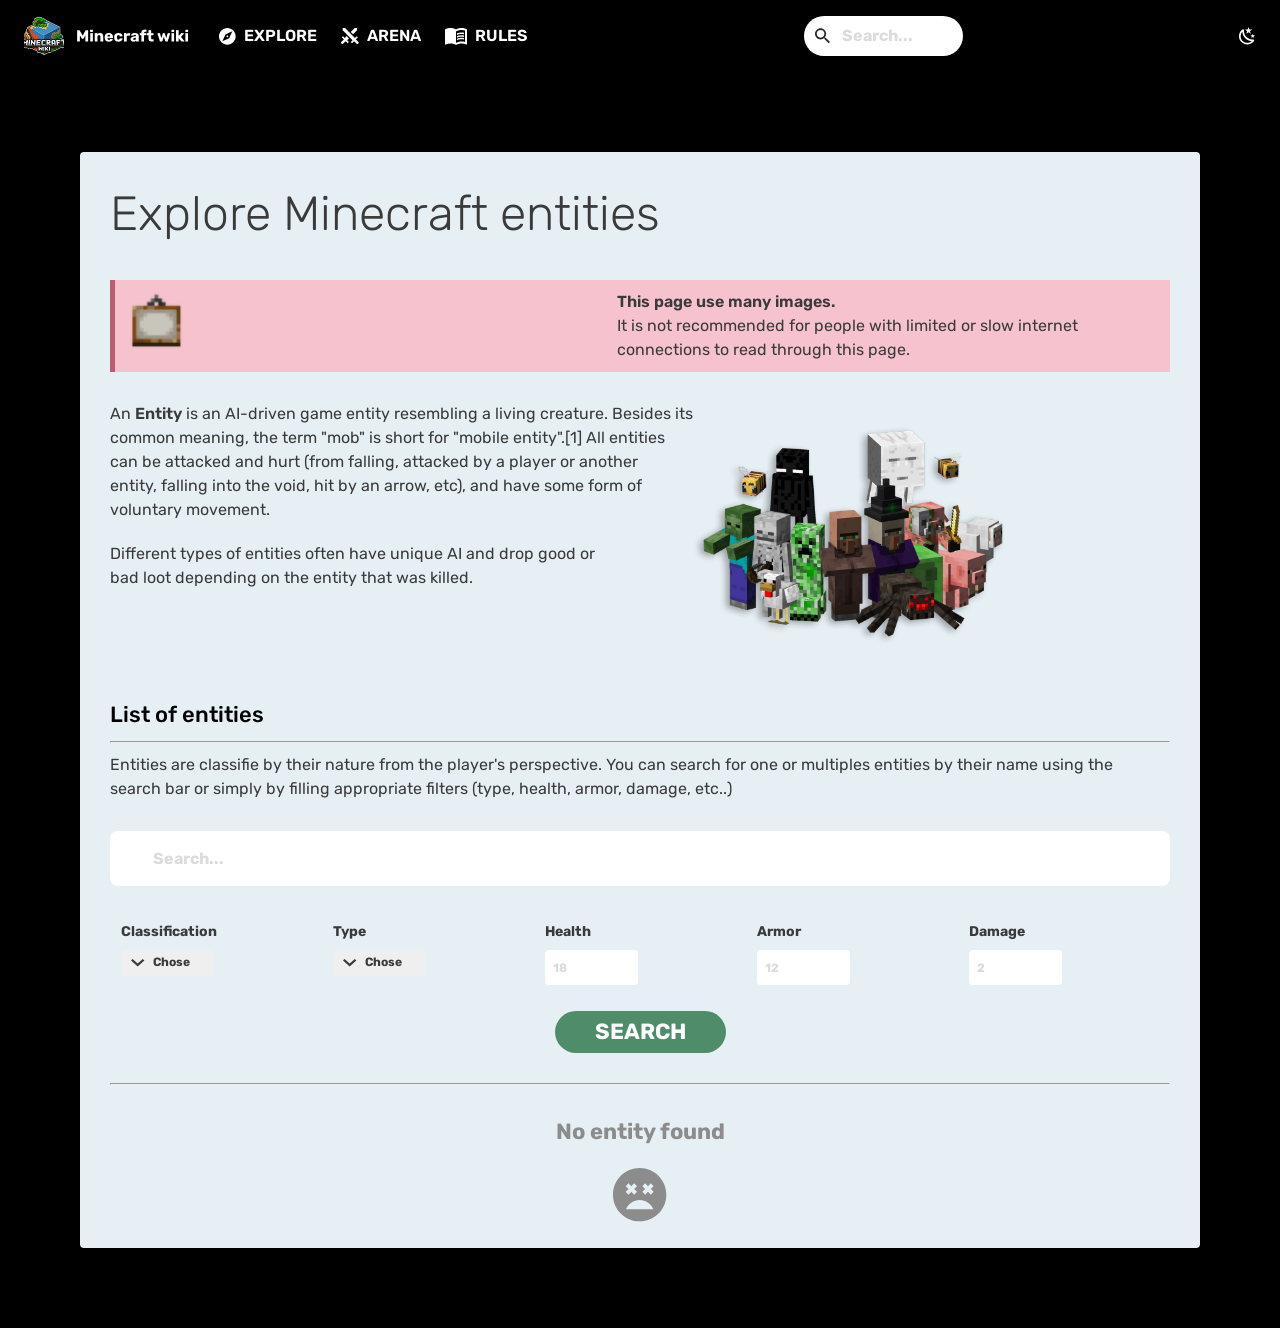
==== commit 4c15c34a: "Index html / styles css done" ====
--- a/html/index.html
+++ b/html/index.html
@@ -11,54 +11,56 @@
 	</head>
 	<body>
 		<header>
-			<img src="../assets/header-nav-title.png" alt="nav-title" />
-			<nav>
-				<div class="header-links-container">
-					<svg
-						width="17"
-						height="17"
-						viewBox="0 0 17 17"
-						fill="none"
-						xmlns="http://www.w3.org/2000/svg"
-					>
-						<path
-							d="M10.1583 10.1583L3.33333 13.3333L6.50833 6.50833L13.3333 3.33333M8.33333 0C7.23898 0 6.15535 0.215548 5.1443 0.634337C4.13326 1.05313 3.2146 1.66696 2.44078 2.44078C0.877974 4.00358 0 6.1232 0 8.33333C0 10.5435 0.877974 12.6631 2.44078 14.2259C3.2146 14.9997 4.13326 15.6135 5.1443 16.0323C6.15535 16.4511 7.23898 16.6667 8.33333 16.6667C10.5435 16.6667 12.6631 15.7887 14.2259 14.2259C15.7887 12.6631 16.6667 10.5435 16.6667 8.33333C16.6667 7.23898 16.4511 6.15535 16.0323 5.1443C15.6135 4.13326 14.9997 3.2146 14.2259 2.44078C13.4521 1.66696 12.5334 1.05313 11.5224 0.634337C10.5113 0.215548 9.42768 0 8.33333 0ZM8.33333 7.41667C8.09022 7.41667 7.85706 7.51324 7.68515 7.68515C7.51324 7.85706 7.41667 8.09022 7.41667 8.33333C7.41667 8.57645 7.51324 8.80961 7.68515 8.98151C7.85706 9.15342 8.09022 9.25 8.33333 9.25C8.57645 9.25 8.80961 9.15342 8.98151 8.98151C9.15342 8.80961 9.25 8.57645 9.25 8.33333C9.25 8.09022 9.15342 7.85706 8.98151 7.68515C8.80961 7.51324 8.57645 7.41667 8.33333 7.41667Z"
-							fill="white"
-						/>
-					</svg>
-					<a href="index.html" class="header-links-a">EXPLORE</a>
-				</div>
-				<div class="header-links-container">
-					<svg
-						width="18"
-						height="17"
-						viewBox="0 0 18 17"
-						fill="none"
-						xmlns="http://www.w3.org/2000/svg"
-					>
-						<path
-							d="M4.02708 0L13.9437 9.91667L15.7104 8.15L16.8854 9.325L14.8271 11.3833L17.4771 14.0333C17.8021 14.3583 17.8021 14.8833 17.4771 15.2083L16.8854 15.8C16.5604 16.125 16.0354 16.125 15.7104 15.8L13.0271 13.1583L10.9937 15.2167L9.81875 14.0417L11.5854 12.275L1.66875 2.35833V0H4.02708ZM12.1021 6.3L16.0521 2.35V0H13.6937L9.74375 3.95L12.1021 6.3ZM7.97708 10.4667L5.61875 8.075L3.77708 9.91667L2.01042 8.15L0.835417 9.325L2.89375 11.3833L0.24375 14.0417C-0.08125 14.3667 -0.08125 14.8917 0.24375 15.2167L0.835417 15.8083C1.16042 16.1333 1.68542 16.1333 2.01042 15.8083L4.69375 13.1583L6.72708 15.2167L7.90208 14.0417L6.13542 12.275L7.97708 10.4667Z"
-							fill="white"
-						/>
-					</svg>
-					<a href="arena.html" class="header-links-a">ARENA</a>
-				</div>
-				<div class="header-links-container">
-					<svg
-						width="22"
-						height="17"
-						viewBox="0 0 22 17"
-						fill="none"
-						xmlns="http://www.w3.org/2000/svg"
-					>
-						<path
-							d="M16.5 9.83C17.29 9.83 18.13 9.91 19 10.07V11.57C18.38 11.41 17.54 11.33 16.5 11.33C14.6 11.33 13.11 11.66 12 12.32V10.63C13.17 10.1 14.67 9.83 16.5 9.83ZM12 7.96C13.29 7.43 14.79 7.17 16.5 7.17C17.29 7.17 18.13 7.24 19 7.4V8.9C18.38 8.74 17.54 8.66 16.5 8.66C14.6 8.66 13.11 9 12 9.65M16.5 6C14.6 6 13.11 6.32 12 7V5.34C13.23 4.78 14.73 4.5 16.5 4.5C17.29 4.5 18.13 4.58 19 4.73V6.28C18.26 6.09 17.41 6 16.5 6ZM20 14V2.5C18.96 2.17 17.79 2 16.5 2C14.45 2 12.62 2.5 11 3.5V15C12.62 14 14.45 13.5 16.5 13.5C17.69 13.5 18.86 13.66 20 14ZM16.5 0C18.85 0 20.69 0.5 22 1.5V16.06C22 16.18 21.95 16.3 21.84 16.41C21.73 16.5 21.61 16.58 21.5 16.58C21.39 16.58 21.31 16.56 21.25 16.53C19.97 15.84 18.38 15.5 16.5 15.5C14.45 15.5 12.62 16 11 17C9.66 16 7.83 15.5 5.5 15.5C3.84 15.5 2.25 15.86 0.75 16.57C0.72 16.58 0.68 16.58 0.63 16.6C0.59 16.61 0.55 16.62 0.5 16.62C0.39 16.62 0.27 16.58 0.16 16.5C0.05 16.39 0 16.28 0 16.15V1.5C1.34 0.5 3.18 0 5.5 0C7.83 0 9.66 0.5 11 1.5C12.34 0.5 14.17 0 16.5 0Z"
-							fill="white"
-						/>
-					</svg>
-					<a href="rules.html" class="header-links-a">RULES</a>
-				</div>
-			</nav>
+			<section class="imgNav">
+				<img src="../assets/header-nav-title.png" alt="nav-title" />
+				<nav>
+					<div class="header-links-container">
+						<svg
+							width="17"
+							height="17"
+							viewBox="0 0 17 17"
+							fill="none"
+							xmlns="http://www.w3.org/2000/svg"
+						>
+							<path
+								d="M10.1583 10.1583L3.33333 13.3333L6.50833 6.50833L13.3333 3.33333M8.33333 0C7.23898 0 6.15535 0.215548 5.1443 0.634337C4.13326 1.05313 3.2146 1.66696 2.44078 2.44078C0.877974 4.00358 0 6.1232 0 8.33333C0 10.5435 0.877974 12.6631 2.44078 14.2259C3.2146 14.9997 4.13326 15.6135 5.1443 16.0323C6.15535 16.4511 7.23898 16.6667 8.33333 16.6667C10.5435 16.6667 12.6631 15.7887 14.2259 14.2259C15.7887 12.6631 16.6667 10.5435 16.6667 8.33333C16.6667 7.23898 16.4511 6.15535 16.0323 5.1443C15.6135 4.13326 14.9997 3.2146 14.2259 2.44078C13.4521 1.66696 12.5334 1.05313 11.5224 0.634337C10.5113 0.215548 9.42768 0 8.33333 0ZM8.33333 7.41667C8.09022 7.41667 7.85706 7.51324 7.68515 7.68515C7.51324 7.85706 7.41667 8.09022 7.41667 8.33333C7.41667 8.57645 7.51324 8.80961 7.68515 8.98151C7.85706 9.15342 8.09022 9.25 8.33333 9.25C8.57645 9.25 8.80961 9.15342 8.98151 8.98151C9.15342 8.80961 9.25 8.57645 9.25 8.33333C9.25 8.09022 9.15342 7.85706 8.98151 7.68515C8.80961 7.51324 8.57645 7.41667 8.33333 7.41667Z"
+								fill="white"
+							/>
+						</svg>
+						<a href="index.html" class="header-links-a">EXPLORE</a>
+					</div>
+					<div class="header-links-container">
+						<svg
+							width="18"
+							height="17"
+							viewBox="0 0 18 17"
+							fill="none"
+							xmlns="http://www.w3.org/2000/svg"
+						>
+							<path
+								d="M4.02708 0L13.9437 9.91667L15.7104 8.15L16.8854 9.325L14.8271 11.3833L17.4771 14.0333C17.8021 14.3583 17.8021 14.8833 17.4771 15.2083L16.8854 15.8C16.5604 16.125 16.0354 16.125 15.7104 15.8L13.0271 13.1583L10.9937 15.2167L9.81875 14.0417L11.5854 12.275L1.66875 2.35833V0H4.02708ZM12.1021 6.3L16.0521 2.35V0H13.6937L9.74375 3.95L12.1021 6.3ZM7.97708 10.4667L5.61875 8.075L3.77708 9.91667L2.01042 8.15L0.835417 9.325L2.89375 11.3833L0.24375 14.0417C-0.08125 14.3667 -0.08125 14.8917 0.24375 15.2167L0.835417 15.8083C1.16042 16.1333 1.68542 16.1333 2.01042 15.8083L4.69375 13.1583L6.72708 15.2167L7.90208 14.0417L6.13542 12.275L7.97708 10.4667Z"
+								fill="white"
+							/>
+						</svg>
+						<a href="arena.html" class="header-links-a">ARENA</a>
+					</div>
+					<div class="header-links-container">
+						<svg
+							width="22"
+							height="17"
+							viewBox="0 0 22 17"
+							fill="none"
+							xmlns="http://www.w3.org/2000/svg"
+						>
+							<path
+								d="M16.5 9.83C17.29 9.83 18.13 9.91 19 10.07V11.57C18.38 11.41 17.54 11.33 16.5 11.33C14.6 11.33 13.11 11.66 12 12.32V10.63C13.17 10.1 14.67 9.83 16.5 9.83ZM12 7.96C13.29 7.43 14.79 7.17 16.5 7.17C17.29 7.17 18.13 7.24 19 7.4V8.9C18.38 8.74 17.54 8.66 16.5 8.66C14.6 8.66 13.11 9 12 9.65M16.5 6C14.6 6 13.11 6.32 12 7V5.34C13.23 4.78 14.73 4.5 16.5 4.5C17.29 4.5 18.13 4.58 19 4.73V6.28C18.26 6.09 17.41 6 16.5 6ZM20 14V2.5C18.96 2.17 17.79 2 16.5 2C14.45 2 12.62 2.5 11 3.5V15C12.62 14 14.45 13.5 16.5 13.5C17.69 13.5 18.86 13.66 20 14ZM16.5 0C18.85 0 20.69 0.5 22 1.5V16.06C22 16.18 21.95 16.3 21.84 16.41C21.73 16.5 21.61 16.58 21.5 16.58C21.39 16.58 21.31 16.56 21.25 16.53C19.97 15.84 18.38 15.5 16.5 15.5C14.45 15.5 12.62 16 11 17C9.66 16 7.83 15.5 5.5 15.5C3.84 15.5 2.25 15.86 0.75 16.57C0.72 16.58 0.68 16.58 0.63 16.6C0.59 16.61 0.55 16.62 0.5 16.62C0.39 16.62 0.27 16.58 0.16 16.5C0.05 16.39 0 16.28 0 16.15V1.5C1.34 0.5 3.18 0 5.5 0C7.83 0 9.66 0.5 11 1.5C12.34 0.5 14.17 0 16.5 0Z"
+								fill="white"
+							/>
+						</svg>
+						<a href="rules.html" class="header-links-a">RULES</a>
+					</div>
+				</nav>
+			</section>
 			<div id="header-Seaarch-Input-Container">
 				<svg
 					width="18"
@@ -202,8 +204,8 @@
 						bad loot depending on the entity that was killed.
 					</p>
 				</article>
-				<article class="pLeft">
-					<img src="/assets/body-mobs.png" alt="" />
+				<article class="pRight">
+					<img src="/assets/body-mobs.png" alt="mobs" class="mobsImg" />
 				</article>
 			</section>
 			<div class="bottom">
@@ -249,20 +251,16 @@
 								</svg>
 								<p class="chose-div-option-p">Chose</p>
 							</option>
-							<option value="Arthropod">Arthropod</option>
-							<option value="Undead">Undead</option>
-							<option value="Animal">Animal</option>
-							<option value="Aquatic">Aquatic</option>
-							<option value="Monster">Monster</option>
+							<option value="arthropod">Arthropod</option>
+							<option value="undead">Undead</option>
+							<option value="animal">Animal</option>
+							<option value="aquatic">Aquatic</option>
+							<option value="monster">Monster</option>
 						</select>
 					</div>
 					<div class="chose-div">
 						<p class="chose-div-p">Type</p>
-						<select
-							name="ClassificationSelect"
-							id="ClassificationSelect"
-							class="chose-div-select"
-						>
+						<select name="type" id="type" class="chose-div-select">
 							<option value="">
 								<svg
 									width="14"
@@ -285,15 +283,31 @@
 					</div>
 					<div class="chose-div">
 						<p class="chose-div-p">Health</p>
-						<input type="number" class="chose-div-input" placeholder="18" />
+						<input
+							type="number"
+							class="chose-div-input"
+							placeholder="18"
+							name="health"
+						/>
 					</div>
 					<div class="chose-div">
 						<p class="chose-div-p">Armor</p>
-						<input type="number" class="chose-div-input" placeholder="12" />
+						<input
+							type="number"
+							class="chose-div-input"
+							placeholder="12"
+							name="armor"
+						/>
 					</div>
 					<div class="chose-div">
 						<p class="chose-div-p">Damage</p>
-						<input type="number" class="chose-div-input" placeholder="2" />
+						<input
+							type="number"
+							class="chose-div-input"
+							placeholder="2"
+							name="damage"
+							disabled
+						/>
 					</div>
 				</div>
 				<button type="submit" id="searchbtn">SEARCH</button>
@@ -315,5 +329,6 @@
 				</svg>
 			</section>
 		</main>
+		<script src="/js/app.js"></script>
 	</body>
 </html>
--- a/css/main.css
+++ b/css/main.css
@@ -108,25 +108,30 @@
 	nav {
 		display: flex;
 	}
-    #menuBurgerButton {
-        display: none;
-    }
-    #darkmode {
-        display: block;
-    }
+	#menuBurgerButton {
+		display: none;
+	}
+	#darkmode {
+		display: block;
+	}
 }
 @media screen and (min-width: 1440px) {
 	nav {
 		display: flex;
 	}
-    #menuBurgerButton {
-        display: none;
-    }
-    #darkmode {
-        display: block;
-    }
-    #header-Seaarch-Input-Container {
-        min-width: 310px;
-        max-width: none;
-    }
+	#menuBurgerButton {
+		display: none;
+	}
+	#darkmode {
+		display: block;
+	}
+	#header-Seaarch-Input-Container {
+		min-width: 310px;
+		max-width: none;
+	}
+	.imgNav {
+		display: flex;
+		gap: 20px;
+		gap: 50px;
+	}
 }
--- a/css/styles.css
+++ b/css/styles.css
@@ -16,6 +16,7 @@
 	margin: 40px;
 	padding: 26px 30px;
 	gap: 30px;
+	border-radius: 4px;
 }
 h1 {
 	font-weight: 300;
@@ -23,6 +24,9 @@
 	width: 50%;
 	color: #3a3a3a;
 }
+img {
+	object-fit: contain;
+}
 .readThrough {
 	display: flex;
 	background-color: #f5c2cd;
@@ -37,6 +41,9 @@
 .pReadThrough {
 	width: 85%;
 }
+.left {
+	width: 65%;
+}
 .br1 {
 	display: none;
 }
@@ -52,6 +59,13 @@
 	display: flex;
 	flex-direction: column;
 }
+.pLeft {
+	display: flex;
+	flex-direction: column;
+}
+.pRight {
+	display: flex;
+}
 .paragraph1 {
 	width: 95%;
 }
@@ -66,6 +80,7 @@
 }
 .botText {
 	width: 95%;
+	color: #3a3a3a;
 }
 .searchDiv {
 	display: flex;
@@ -179,7 +194,11 @@
 	color: #8c8c8c;
 	margin-top: -10;
 }
-@media screen and (min-width: 850px) and (max-width: 1440px) {
+@media screen and (min-width: 850px) and (max-width: 1439px) {
+	.imgNav {
+		display: flex;
+		gap: 30px;
+	}
 	nav {
 		display: flex;
 	}
@@ -199,6 +218,114 @@
 		display: block;
 	}
 	.pReadThrough {
-		width: 85%;
-	}
-}
+		width: 90%;
+	}
+	.paragraphes {
+		flex-direction: row;
+	}
+	.pLeft {
+		display: flex;
+		flex-direction: column;
+		gap: 20px;
+		width: 55%;
+	}
+	.paragraph1 {
+		width: 100%;
+	}
+	.pRight {
+		display: flex;
+	}
+	.mobsImg {
+		width: 313px;
+		height: 266px;
+		object-fit: contain;
+	}
+	.botText {
+		width: 97%;
+	}
+	.chose {
+		grid-template-columns: 1fr 1fr 1fr 1fr 1fr;
+		grid-template-rows: 77px;
+	}
+	.chose-div {
+		width: 114px;
+	}
+	.chose-div-select {
+		min-width: 92px;
+		padding-left: 15px;
+	}
+	.chose-div-input {
+		width: 93px;
+	}
+}
+@media screen and (min-width: 1440px) {
+	nav {
+		display: flex;
+	}
+	#menuBurgerButton {
+		display: none;
+	}
+	#darkmode {
+		display: block;
+	}
+	#header-Seaarch-Input-Container {
+		min-width: 310px;
+		max-width: none;
+	}
+	.br1 {
+		display: block;
+	}
+	.pReadThrough {
+		width: 100%;
+	}
+	.imgNav {
+		display: flex;
+		gap: 20px;
+		gap: 50px;
+	}
+	.paragraphes {
+		flex-direction: row;
+		gap: 40px;
+	}
+	.pLeft {
+		display: flex;
+		flex-direction: column;
+		gap: 20px;
+		width: 60%;
+	}
+	.paragraph1 {
+		width: 100%;
+	}
+	.pRight {
+		display: flex;
+		width: 313px;
+	}
+	.mobsImg {
+		width: 313px;
+		height: 133px;
+		object-fit: contain;
+	}
+	.botText {
+		width: 100%;
+	}
+	.searchDiv {
+		width: 90%;
+		align-self: center;
+	}
+	.chose {
+		grid-template-columns: 1fr 1fr 1fr 1fr 1fr;
+		grid-template-rows: 77px;
+		width: 90%;
+		align-self: center;
+	}
+	.chose-div {
+		width: 114px;
+	}
+	.chose-div-select {
+		min-width: 168px;
+		padding-left: 15px;
+	}
+	.chose-div-input {
+		width: 168px;
+	}
+}
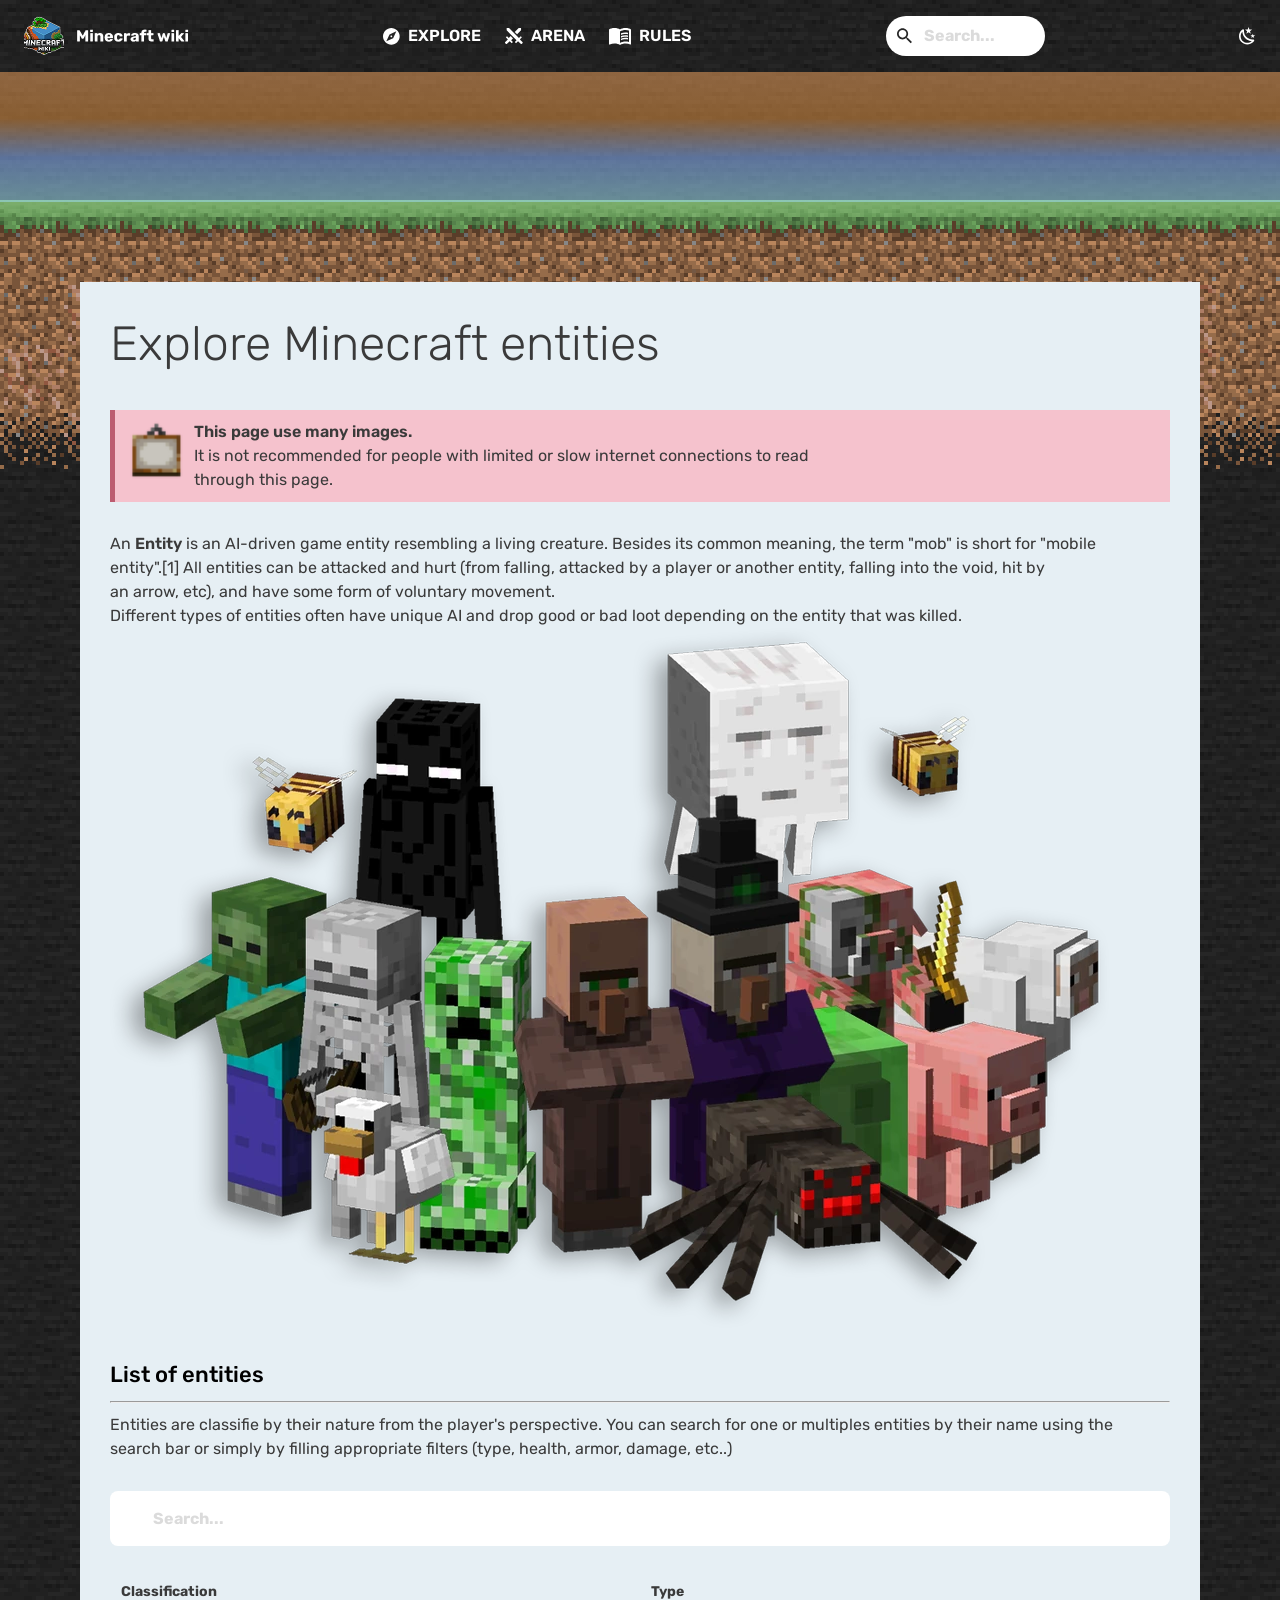
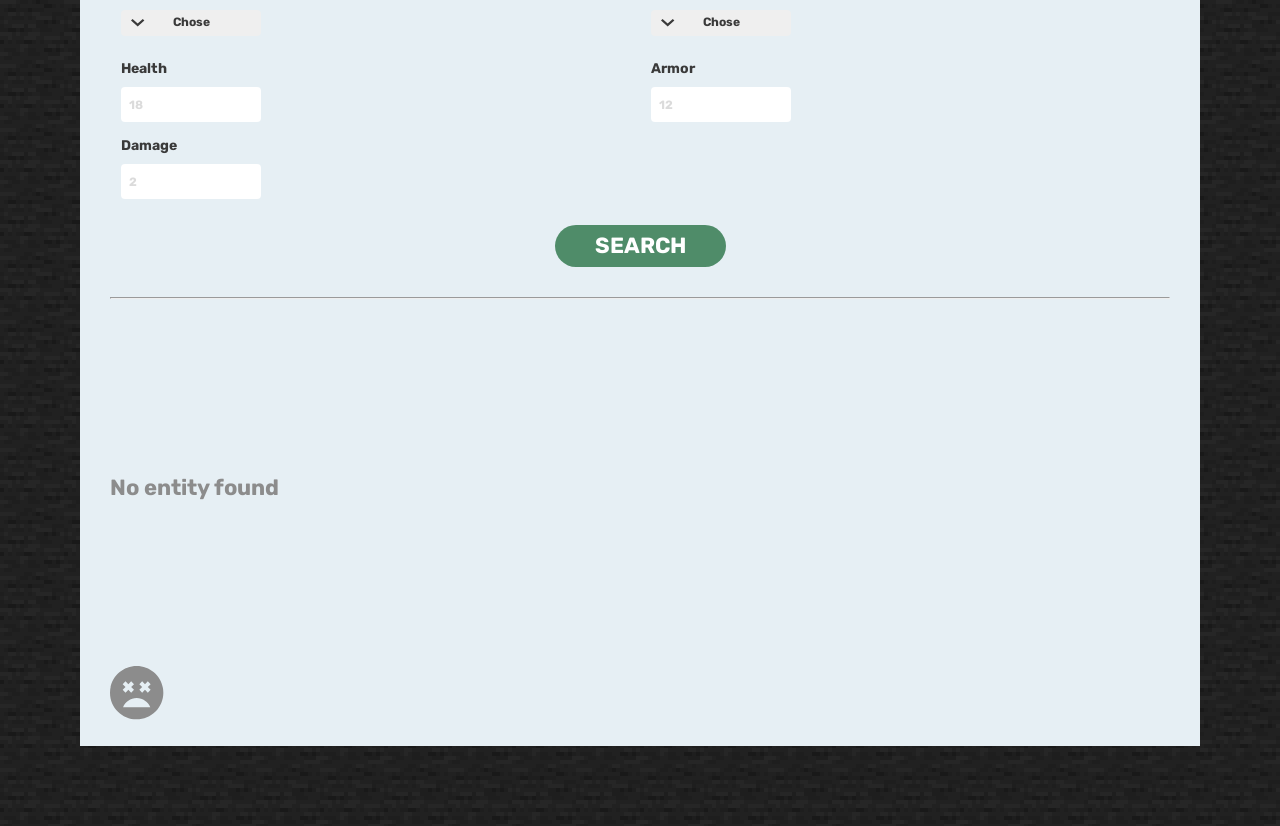
==== commit eb55ed2d: "fix: fixed js with createelemnt instead of innerhtml, and background in css" ====
--- a/html/index.html
+++ b/html/index.html
@@ -6,61 +6,59 @@
 		<link rel="stylesheet" href="../css/reset.css" />
 		<link rel="stylesheet" href="../css/normalize.css" />
 		<link rel="stylesheet" href="../css/main.css" />
-		<link rel="stylesheet" href="/css/styles.css" />
+		<link rel="stylesheet" href="../css/styles.css" />
 		<title>Document</title>
 	</head>
 	<body>
 		<header>
-			<section class="imgNav">
-				<img src="../assets/header-nav-title.png" alt="nav-title" />
-				<nav>
-					<div class="header-links-container">
-						<svg
-							width="17"
-							height="17"
-							viewBox="0 0 17 17"
-							fill="none"
-							xmlns="http://www.w3.org/2000/svg"
-						>
-							<path
-								d="M10.1583 10.1583L3.33333 13.3333L6.50833 6.50833L13.3333 3.33333M8.33333 0C7.23898 0 6.15535 0.215548 5.1443 0.634337C4.13326 1.05313 3.2146 1.66696 2.44078 2.44078C0.877974 4.00358 0 6.1232 0 8.33333C0 10.5435 0.877974 12.6631 2.44078 14.2259C3.2146 14.9997 4.13326 15.6135 5.1443 16.0323C6.15535 16.4511 7.23898 16.6667 8.33333 16.6667C10.5435 16.6667 12.6631 15.7887 14.2259 14.2259C15.7887 12.6631 16.6667 10.5435 16.6667 8.33333C16.6667 7.23898 16.4511 6.15535 16.0323 5.1443C15.6135 4.13326 14.9997 3.2146 14.2259 2.44078C13.4521 1.66696 12.5334 1.05313 11.5224 0.634337C10.5113 0.215548 9.42768 0 8.33333 0ZM8.33333 7.41667C8.09022 7.41667 7.85706 7.51324 7.68515 7.68515C7.51324 7.85706 7.41667 8.09022 7.41667 8.33333C7.41667 8.57645 7.51324 8.80961 7.68515 8.98151C7.85706 9.15342 8.09022 9.25 8.33333 9.25C8.57645 9.25 8.80961 9.15342 8.98151 8.98151C9.15342 8.80961 9.25 8.57645 9.25 8.33333C9.25 8.09022 9.15342 7.85706 8.98151 7.68515C8.80961 7.51324 8.57645 7.41667 8.33333 7.41667Z"
-								fill="white"
-							/>
-						</svg>
-						<a href="index.html" class="header-links-a">EXPLORE</a>
-					</div>
-					<div class="header-links-container">
-						<svg
-							width="18"
-							height="17"
-							viewBox="0 0 18 17"
-							fill="none"
-							xmlns="http://www.w3.org/2000/svg"
-						>
-							<path
-								d="M4.02708 0L13.9437 9.91667L15.7104 8.15L16.8854 9.325L14.8271 11.3833L17.4771 14.0333C17.8021 14.3583 17.8021 14.8833 17.4771 15.2083L16.8854 15.8C16.5604 16.125 16.0354 16.125 15.7104 15.8L13.0271 13.1583L10.9937 15.2167L9.81875 14.0417L11.5854 12.275L1.66875 2.35833V0H4.02708ZM12.1021 6.3L16.0521 2.35V0H13.6937L9.74375 3.95L12.1021 6.3ZM7.97708 10.4667L5.61875 8.075L3.77708 9.91667L2.01042 8.15L0.835417 9.325L2.89375 11.3833L0.24375 14.0417C-0.08125 14.3667 -0.08125 14.8917 0.24375 15.2167L0.835417 15.8083C1.16042 16.1333 1.68542 16.1333 2.01042 15.8083L4.69375 13.1583L6.72708 15.2167L7.90208 14.0417L6.13542 12.275L7.97708 10.4667Z"
-								fill="white"
-							/>
-						</svg>
-						<a href="arena.html" class="header-links-a">ARENA</a>
-					</div>
-					<div class="header-links-container">
-						<svg
-							width="22"
-							height="17"
-							viewBox="0 0 22 17"
-							fill="none"
-							xmlns="http://www.w3.org/2000/svg"
-						>
-							<path
-								d="M16.5 9.83C17.29 9.83 18.13 9.91 19 10.07V11.57C18.38 11.41 17.54 11.33 16.5 11.33C14.6 11.33 13.11 11.66 12 12.32V10.63C13.17 10.1 14.67 9.83 16.5 9.83ZM12 7.96C13.29 7.43 14.79 7.17 16.5 7.17C17.29 7.17 18.13 7.24 19 7.4V8.9C18.38 8.74 17.54 8.66 16.5 8.66C14.6 8.66 13.11 9 12 9.65M16.5 6C14.6 6 13.11 6.32 12 7V5.34C13.23 4.78 14.73 4.5 16.5 4.5C17.29 4.5 18.13 4.58 19 4.73V6.28C18.26 6.09 17.41 6 16.5 6ZM20 14V2.5C18.96 2.17 17.79 2 16.5 2C14.45 2 12.62 2.5 11 3.5V15C12.62 14 14.45 13.5 16.5 13.5C17.69 13.5 18.86 13.66 20 14ZM16.5 0C18.85 0 20.69 0.5 22 1.5V16.06C22 16.18 21.95 16.3 21.84 16.41C21.73 16.5 21.61 16.58 21.5 16.58C21.39 16.58 21.31 16.56 21.25 16.53C19.97 15.84 18.38 15.5 16.5 15.5C14.45 15.5 12.62 16 11 17C9.66 16 7.83 15.5 5.5 15.5C3.84 15.5 2.25 15.86 0.75 16.57C0.72 16.58 0.68 16.58 0.63 16.6C0.59 16.61 0.55 16.62 0.5 16.62C0.39 16.62 0.27 16.58 0.16 16.5C0.05 16.39 0 16.28 0 16.15V1.5C1.34 0.5 3.18 0 5.5 0C7.83 0 9.66 0.5 11 1.5C12.34 0.5 14.17 0 16.5 0Z"
-								fill="white"
-							/>
-						</svg>
-						<a href="rules.html" class="header-links-a">RULES</a>
-					</div>
-				</nav>
-			</section>
+			<img src="../assets/header-nav-title.png" alt="nav-title" />
+			<nav>
+				<div class="header-links-container">
+					<svg
+						width="17"
+						height="17"
+						viewBox="0 0 17 17"
+						fill="none"
+						xmlns="http://www.w3.org/2000/svg"
+					>
+						<path
+							d="M10.1583 10.1583L3.33333 13.3333L6.50833 6.50833L13.3333 3.33333M8.33333 0C7.23898 0 6.15535 0.215548 5.1443 0.634337C4.13326 1.05313 3.2146 1.66696 2.44078 2.44078C0.877974 4.00358 0 6.1232 0 8.33333C0 10.5435 0.877974 12.6631 2.44078 14.2259C3.2146 14.9997 4.13326 15.6135 5.1443 16.0323C6.15535 16.4511 7.23898 16.6667 8.33333 16.6667C10.5435 16.6667 12.6631 15.7887 14.2259 14.2259C15.7887 12.6631 16.6667 10.5435 16.6667 8.33333C16.6667 7.23898 16.4511 6.15535 16.0323 5.1443C15.6135 4.13326 14.9997 3.2146 14.2259 2.44078C13.4521 1.66696 12.5334 1.05313 11.5224 0.634337C10.5113 0.215548 9.42768 0 8.33333 0ZM8.33333 7.41667C8.09022 7.41667 7.85706 7.51324 7.68515 7.68515C7.51324 7.85706 7.41667 8.09022 7.41667 8.33333C7.41667 8.57645 7.51324 8.80961 7.68515 8.98151C7.85706 9.15342 8.09022 9.25 8.33333 9.25C8.57645 9.25 8.80961 9.15342 8.98151 8.98151C9.15342 8.80961 9.25 8.57645 9.25 8.33333C9.25 8.09022 9.15342 7.85706 8.98151 7.68515C8.80961 7.51324 8.57645 7.41667 8.33333 7.41667Z"
+							fill="white"
+						/>
+					</svg>
+					<a href="index.html" class="header-links-a">EXPLORE</a>
+				</div>
+				<div class="header-links-container">
+					<svg
+						width="18"
+						height="17"
+						viewBox="0 0 18 17"
+						fill="none"
+						xmlns="http://www.w3.org/2000/svg"
+					>
+						<path
+							d="M4.02708 0L13.9437 9.91667L15.7104 8.15L16.8854 9.325L14.8271 11.3833L17.4771 14.0333C17.8021 14.3583 17.8021 14.8833 17.4771 15.2083L16.8854 15.8C16.5604 16.125 16.0354 16.125 15.7104 15.8L13.0271 13.1583L10.9937 15.2167L9.81875 14.0417L11.5854 12.275L1.66875 2.35833V0H4.02708ZM12.1021 6.3L16.0521 2.35V0H13.6937L9.74375 3.95L12.1021 6.3ZM7.97708 10.4667L5.61875 8.075L3.77708 9.91667L2.01042 8.15L0.835417 9.325L2.89375 11.3833L0.24375 14.0417C-0.08125 14.3667 -0.08125 14.8917 0.24375 15.2167L0.835417 15.8083C1.16042 16.1333 1.68542 16.1333 2.01042 15.8083L4.69375 13.1583L6.72708 15.2167L7.90208 14.0417L6.13542 12.275L7.97708 10.4667Z"
+							fill="white"
+						/>
+					</svg>
+					<a href="arena.html" class="header-links-a">ARENA</a>
+				</div>
+				<div class="header-links-container">
+					<svg
+						width="22"
+						height="17"
+						viewBox="0 0 22 17"
+						fill="none"
+						xmlns="http://www.w3.org/2000/svg"
+					>
+						<path
+							d="M16.5 9.83C17.29 9.83 18.13 9.91 19 10.07V11.57C18.38 11.41 17.54 11.33 16.5 11.33C14.6 11.33 13.11 11.66 12 12.32V10.63C13.17 10.1 14.67 9.83 16.5 9.83ZM12 7.96C13.29 7.43 14.79 7.17 16.5 7.17C17.29 7.17 18.13 7.24 19 7.4V8.9C18.38 8.74 17.54 8.66 16.5 8.66C14.6 8.66 13.11 9 12 9.65M16.5 6C14.6 6 13.11 6.32 12 7V5.34C13.23 4.78 14.73 4.5 16.5 4.5C17.29 4.5 18.13 4.58 19 4.73V6.28C18.26 6.09 17.41 6 16.5 6ZM20 14V2.5C18.96 2.17 17.79 2 16.5 2C14.45 2 12.62 2.5 11 3.5V15C12.62 14 14.45 13.5 16.5 13.5C17.69 13.5 18.86 13.66 20 14ZM16.5 0C18.85 0 20.69 0.5 22 1.5V16.06C22 16.18 21.95 16.3 21.84 16.41C21.73 16.5 21.61 16.58 21.5 16.58C21.39 16.58 21.31 16.56 21.25 16.53C19.97 15.84 18.38 15.5 16.5 15.5C14.45 15.5 12.62 16 11 17C9.66 16 7.83 15.5 5.5 15.5C3.84 15.5 2.25 15.86 0.75 16.57C0.72 16.58 0.68 16.58 0.63 16.6C0.59 16.61 0.55 16.62 0.5 16.62C0.39 16.62 0.27 16.58 0.16 16.5C0.05 16.39 0 16.28 0 16.15V1.5C1.34 0.5 3.18 0 5.5 0C7.83 0 9.66 0.5 11 1.5C12.34 0.5 14.17 0 16.5 0Z"
+							fill="white"
+						/>
+					</svg>
+					<a href="rules.html" class="header-links-a">RULES</a>
+				</div>
+			</nav>
 			<div id="header-Seaarch-Input-Container">
 				<svg
 					width="18"
@@ -75,7 +73,11 @@
 					/>
 				</svg>
 
-				<input type="text" id="headerSearchInput" placeholder="Search..." />
+				<input
+					type="text"
+					id="headerSearchInput"
+					placeholder="Search..."
+				/>
 			</div>
 
 			<button id="darkmode">
@@ -122,7 +124,9 @@
 								fill="white"
 							/>
 						</svg>
-						<a href="index.html" class="header-links-a big-a">EXPLORE</a>
+						<a href="index.html" class="header-links-a big-a"
+							>EXPLORE</a
+						>
 					</div>
 					<div class="header-links-container big-gap">
 						<svg
@@ -137,7 +141,9 @@
 								fill="white"
 							/>
 						</svg>
-						<a href="arena.html" class="header-links-a big-a">ARENA</a>
+						<a href="arena.html" class="header-links-a big-a"
+							>ARENA</a
+						>
 					</div>
 					<div class="header-links-container big-gap">
 						<svg
@@ -152,7 +158,9 @@
 								fill="white"
 							/>
 						</svg>
-						<a href="rules.html" class="header-links-a big-a">RULES</a>
+						<a href="rules.html" class="header-links-a big-a"
+							>RULES</a
+						>
 					</div>
 				</div>
 				<svg
@@ -170,6 +178,8 @@
 				</svg>
 			</dialog>
 		</header>
+		<div class="cloud-background"><div class="cloud-background-absolute"></div></div>
+
 		<main>
 			<h1>Explore Minecraft entities</h1>
 			<article class="readThrough">
@@ -184,8 +194,8 @@
 					<p class="pReadThrough">
 						<span class="bold">This page use many images.</span
 						><br class="br1" />
-						It is not recommended for people with limited or slow internet
-						connections to read through this page.
+						It is not recommended for people with limited or slow
+						internet connections to read through this page.
 					</p>
 				</div>
 			</article>
@@ -193,29 +203,31 @@
 				<article class="pLeft">
 					<p class="paragraph1">
 						An <span class="bold">Entity</span> is an AI-driven
-						game entity resembling a living creature. Besides its common
-						meaning, the term "mob" is short for "mobile entity".[1] All
-						entities can be attacked and hurt (from falling, attacked by
-						a player or another entity, falling into the void, hit by an arrow,
-						etc), and have some form of voluntary movement.
+						game entity resembling a living creature. Besides its
+						common meaning, the term "mob" is short for "mobile
+						entity".[1] All entities can be attacked and hurt
+						(from falling, attacked by a player or another entity,
+						falling into the void, hit by an arrow, etc), and have
+						some form of voluntary movement.
 					</p>
 					<p class="paragraph1">
-						Different types of entities often have unique AI and drop good or
-						bad loot depending on the entity that was killed.
+						Different types of entities often have unique AI and
+						drop good or bad loot depending on the entity that was
+						killed.
 					</p>
 				</article>
-				<article class="pRight">
-					<img src="/assets/body-mobs.png" alt="mobs" class="mobsImg" />
+				<article class="pLeft">
+					<img src="/assets/body-mobs.png" alt="" />
 				</article>
 			</section>
 			<div class="bottom">
 				<h2>List of entities</h2>
 				<hr />
 				<p class="botText">
-					Entities are classifie by their nature from the player's perspective.
-					You can search for one or multiples entities by their name using the
-					search bar or simply by filling appropriate filters (type, health,
-					armor, damage, etc..)
+					Entities are classifie by their nature from the player's
+					perspective. You can search for one or multiples entities by
+					their name using the search bar or simply by filling
+					appropriate filters (type, health, armor, damage, etc..)
 				</p>
 			</div>
 			<form>
@@ -329,6 +341,6 @@
 				</svg>
 			</section>
 		</main>
-		<script src="/js/app.js"></script>
+		<script src="../js/app.js"></script>
 	</body>
 </html>
--- a/css/main.css
+++ b/css/main.css
@@ -17,7 +17,6 @@
 	justify-content: space-between;
 	padding: 16px 24px;
 	align-items: center;
-	background-color: black;
 }
 nav {
 	display: flex;
@@ -104,6 +103,24 @@
 	top: 18px;
 	right: 24px;
 }
+.cloud-background {
+	background: linear-gradient(#ffffff);
+	width: 100%;
+	height: 130px;
+	position: relative;
+}
+.cloud-background-absolute {
+	background: linear-gradient(
+		180deg,
+		rgba(217, 148, 87, 0.6) 0%,
+		rgba(205, 134, 62, 0.6) 35.58%,
+		rgba(133, 170, 237, 0.6) 65.87%,
+		rgba(153, 214, 228, 0.6) 100%
+	);
+	width: 100%;
+	height: 130px;
+	position: absolute;
+}
 @media screen and (min-width: 850px) and (max-width: 1439px) {
 	nav {
 		display: flex;
@@ -129,9 +146,4 @@
 		min-width: 310px;
 		max-width: none;
 	}
-	.imgNav {
-		display: flex;
-		gap: 20px;
-		gap: 50px;
-	}
 }
--- a/css/styles.css
+++ b/css/styles.css
@@ -7,7 +7,6 @@
 body {
 	display: flex;
 	flex-direction: column;
-	background-color: black;
 }
 main {
 	display: flex;
@@ -16,7 +15,6 @@
 	margin: 40px;
 	padding: 26px 30px;
 	gap: 30px;
-	border-radius: 4px;
 }
 h1 {
 	font-weight: 300;
@@ -24,9 +22,6 @@
 	width: 50%;
 	color: #3a3a3a;
 }
-img {
-	object-fit: contain;
-}
 .readThrough {
 	display: flex;
 	background-color: #f5c2cd;
@@ -41,9 +36,6 @@
 .pReadThrough {
 	width: 85%;
 }
-.left {
-	width: 65%;
-}
 .br1 {
 	display: none;
 }
@@ -58,13 +50,6 @@
 .paragraphes {
 	display: flex;
 	flex-direction: column;
-}
-.pLeft {
-	display: flex;
-	flex-direction: column;
-}
-.pRight {
-	display: flex;
 }
 .paragraph1 {
 	width: 95%;
@@ -80,7 +65,6 @@
 }
 .botText {
 	width: 95%;
-	color: #3a3a3a;
 }
 .searchDiv {
 	display: flex;
@@ -194,11 +178,76 @@
 	color: #8c8c8c;
 	margin-top: -10;
 }
-@media screen and (min-width: 850px) and (max-width: 1439px) {
-	.imgNav {
-		display: flex;
-		gap: 30px;
-	}
+body {
+    background: url(../assets/body-grass-background.png), url(../assets/body-stone.png);
+    background-position: 0px 200px, 0px 0px;
+    background-repeat: repeat-x, repeat;
+}
+
+#botPage {
+	display: grid;
+	grid-template-columns: 1fr;
+	grid-template-rows: 317px;
+}
+.mobContainer {
+	padding: 12px;
+	display: flex;
+	flex-direction: column;
+	border: 2px solid #4f8c69;
+	max-width: 259px;
+}
+.mobContainerBtn {
+	box-shadow: -4px -4px 2px 0px #00000040 inset;
+	background: #4f8c69;
+	width: 100%;
+	padding: 12px;
+	color: #ffffff;
+	font-weight: 700;
+	font-size: 16px;
+	text-align: center;
+	border: 0;
+}
+.mobContainerDivP {
+	display: flex;
+	flex-direction: row;
+	justify-content: space-between;
+}
+.mobContainerClassification {
+	font-weight: 300;
+	font-style: Light;
+	font-size: 12px;
+	text-align: center;
+	vertical-align: middle;
+	text-decoration: underline;
+	text-decoration-style: solid;
+	color: #0246f1;
+}
+.mobContainerType {
+	font-weight: 500;
+	font-style: Medium;
+	font-size: 12px;
+	text-align: center;
+	vertical-align: middle;
+	color: #3a3a3a;
+}
+.mobContainerBtnA {
+	color: #ffffff;
+	font-weight: 700;
+	font-size: 16px;
+	text-align: center;
+	border: 0;
+	text-decoration: none;
+}
+.mobContainerHr {
+	background-color: #4f8c69;
+	border: 0;
+	height: 2px;
+	width: 100%;
+	margin: 10px 0px;
+}
+
+
+@media screen and (min-width: 850px) and (max-width: 1440px) {
 	nav {
 		display: flex;
 	}
@@ -218,114 +267,6 @@
 		display: block;
 	}
 	.pReadThrough {
-		width: 90%;
-	}
-	.paragraphes {
-		flex-direction: row;
-	}
-	.pLeft {
-		display: flex;
-		flex-direction: column;
-		gap: 20px;
-		width: 55%;
-	}
-	.paragraph1 {
-		width: 100%;
-	}
-	.pRight {
-		display: flex;
-	}
-	.mobsImg {
-		width: 313px;
-		height: 266px;
-		object-fit: contain;
-	}
-	.botText {
-		width: 97%;
-	}
-	.chose {
-		grid-template-columns: 1fr 1fr 1fr 1fr 1fr;
-		grid-template-rows: 77px;
-	}
-	.chose-div {
-		width: 114px;
-	}
-	.chose-div-select {
-		min-width: 92px;
-		padding-left: 15px;
-	}
-	.chose-div-input {
-		width: 93px;
-	}
-}
-@media screen and (min-width: 1440px) {
-	nav {
-		display: flex;
-	}
-	#menuBurgerButton {
-		display: none;
-	}
-	#darkmode {
-		display: block;
-	}
-	#header-Seaarch-Input-Container {
-		min-width: 310px;
-		max-width: none;
-	}
-	.br1 {
-		display: block;
-	}
-	.pReadThrough {
-		width: 100%;
-	}
-	.imgNav {
-		display: flex;
-		gap: 20px;
-		gap: 50px;
-	}
-	.paragraphes {
-		flex-direction: row;
-		gap: 40px;
-	}
-	.pLeft {
-		display: flex;
-		flex-direction: column;
-		gap: 20px;
-		width: 60%;
-	}
-	.paragraph1 {
-		width: 100%;
-	}
-	.pRight {
-		display: flex;
-		width: 313px;
-	}
-	.mobsImg {
-		width: 313px;
-		height: 133px;
-		object-fit: contain;
-	}
-	.botText {
-		width: 100%;
-	}
-	.searchDiv {
-		width: 90%;
-		align-self: center;
-	}
-	.chose {
-		grid-template-columns: 1fr 1fr 1fr 1fr 1fr;
-		grid-template-rows: 77px;
-		width: 90%;
-		align-self: center;
-	}
-	.chose-div {
-		width: 114px;
-	}
-	.chose-div-select {
-		min-width: 168px;
-		padding-left: 15px;
-	}
-	.chose-div-input {
-		width: 168px;
-	}
-}
+		width: 85%;
+	}
+}
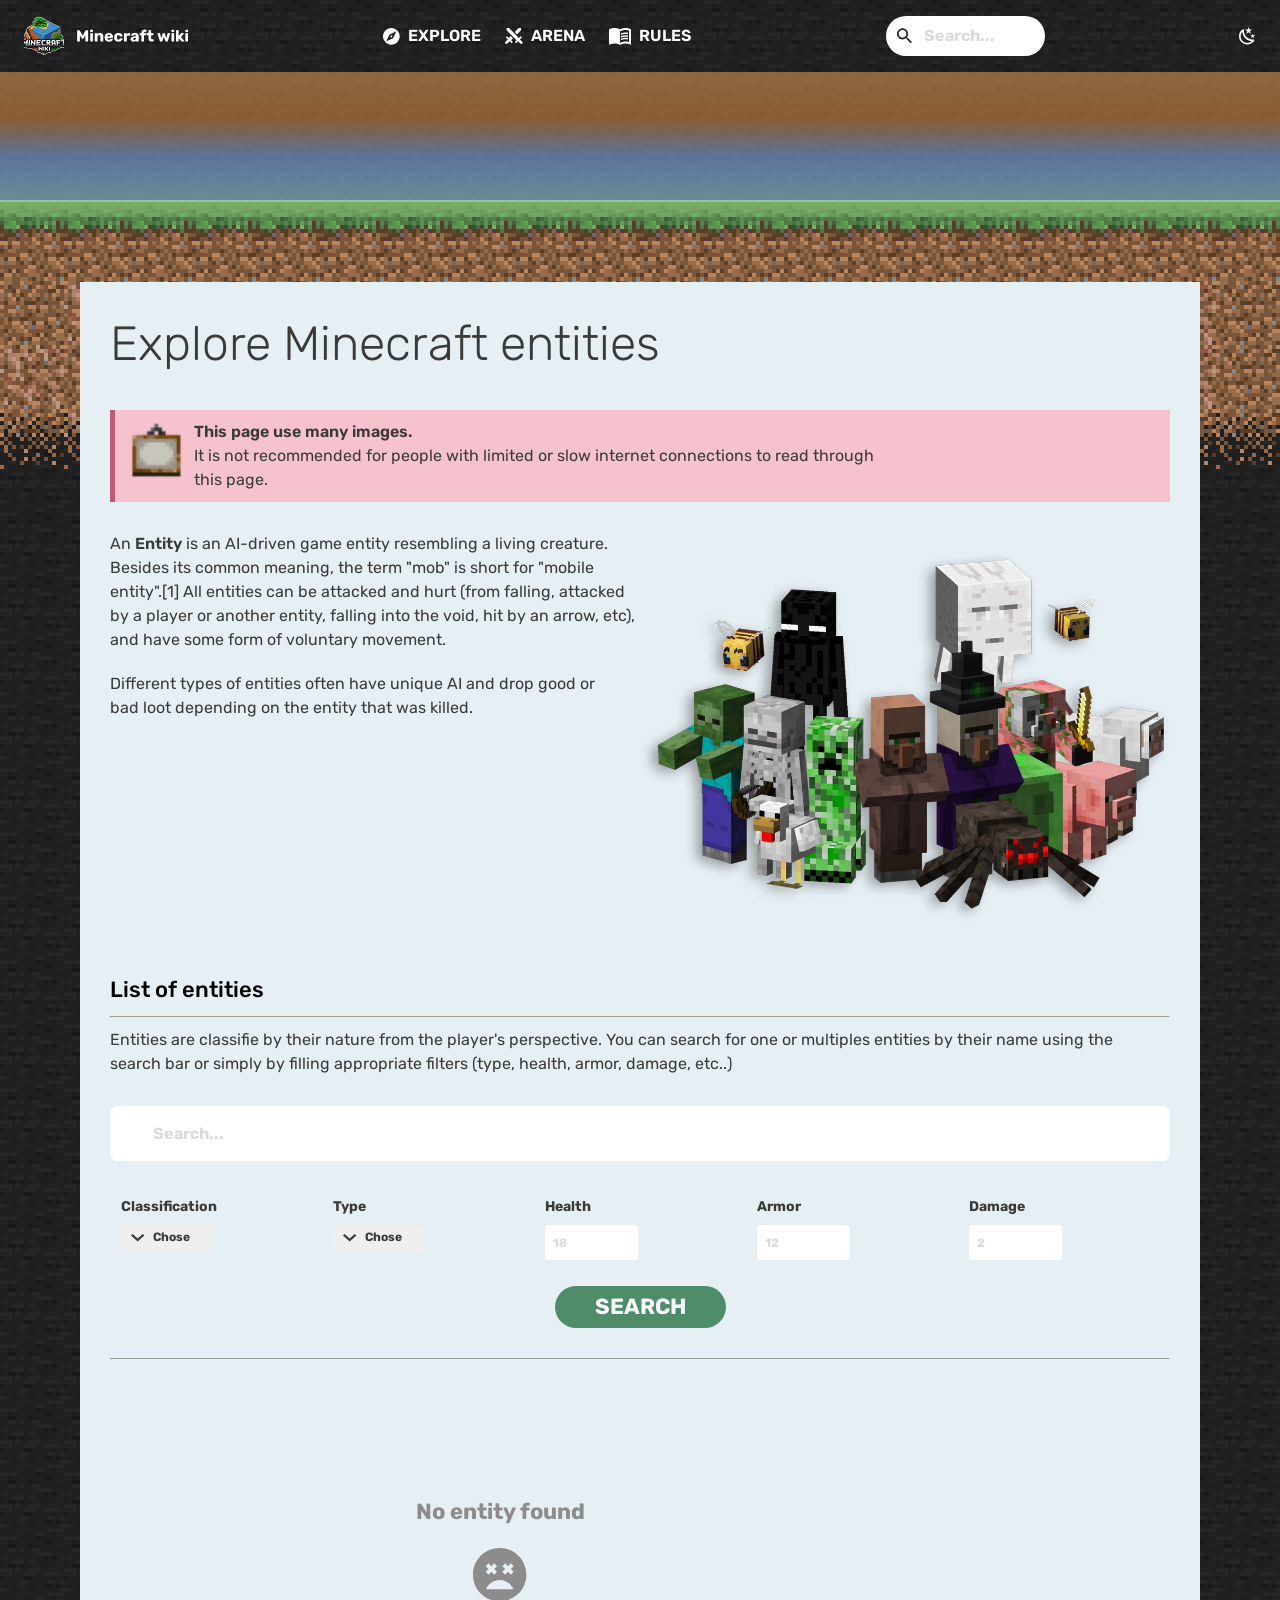
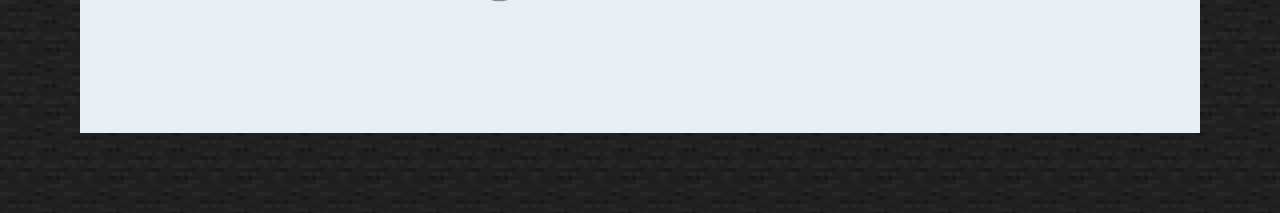
==== commit 819b9a26: "feat: add the detail page and finish index.html fix: js in app.js working" ====
--- a/html/index.html
+++ b/html/index.html
@@ -178,7 +178,9 @@
 				</svg>
 			</dialog>
 		</header>
-		<div class="cloud-background"><div class="cloud-background-absolute"></div></div>
+		<div class="cloud-background">
+			<div class="cloud-background-absolute"></div>
+		</div>
 
 		<main>
 			<h1>Explore Minecraft entities</h1>
@@ -217,7 +219,7 @@
 					</p>
 				</article>
 				<article class="pLeft">
-					<img src="/assets/body-mobs.png" alt="" />
+					<img src="/assets/body-mobs.png" alt="" id="mobsimg" />
 				</article>
 			</section>
 			<div class="bottom">
@@ -326,19 +328,21 @@
 			</form>
 			<hr />
 			<section id="botPage">
-				<h3>No entity found</h3>
-				<svg
-					width="54"
-					height="54"
-					viewBox="0 0 54 54"
-					fill="none"
-					xmlns="http://www.w3.org/2000/svg"
-				>
-					<path
-						d="M26.6667 0C11.92 0 0 11.92 0 26.6667C0 41.4133 11.92 53.3333 26.6667 53.3333C33.7391 53.3333 40.5219 50.5238 45.5228 45.5228C50.5238 40.5219 53.3333 33.7391 53.3333 26.6667C53.3333 11.92 41.3333 0 26.6667 0ZM12.6933 18.1867L15.52 15.36L18.3467 18.1867L21.1733 15.36L24 18.1867L21.1733 21.0133L24 23.84L21.1733 26.6667L18.3467 23.84L15.52 26.6667L12.6933 23.84L15.52 21.0133L12.6933 18.1867ZM13.04 41.3333C15.1733 35.8933 20.4533 32 26.6667 32C32.88 32 38.16 35.8933 40.2933 41.3333H13.04ZM40.64 23.84L37.8133 26.6667L34.9867 23.84L32.16 26.6667L29.3333 23.84L32.16 21.0133L29.3333 18.1867L32.16 15.36L34.9867 18.1867L37.8133 15.36L40.64 18.1867L37.8133 21.0133L40.64 23.84Z"
-						fill="#8C8C8C"
-					/>
-				</svg>
+				<div class="notfounddiv">
+					<h3>No entity found</h3>
+					<svg
+						width="54"
+						height="54"
+						viewBox="0 0 54 54"
+						fill="none"
+						xmlns="http://www.w3.org/2000/svg"
+					>
+						<path
+							d="M26.6667 0C11.92 0 0 11.92 0 26.6667C0 41.4133 11.92 53.3333 26.6667 53.3333C33.7391 53.3333 40.5219 50.5238 45.5228 45.5228C50.5238 40.5219 53.3333 33.7391 53.3333 26.6667C53.3333 11.92 41.3333 0 26.6667 0ZM12.6933 18.1867L15.52 15.36L18.3467 18.1867L21.1733 15.36L24 18.1867L21.1733 21.0133L24 23.84L21.1733 26.6667L18.3467 23.84L15.52 26.6667L12.6933 23.84L15.52 21.0133L12.6933 18.1867ZM13.04 41.3333C15.1733 35.8933 20.4533 32 26.6667 32C32.88 32 38.16 35.8933 40.2933 41.3333H13.04ZM40.64 23.84L37.8133 26.6667L34.9867 23.84L32.16 26.6667L29.3333 23.84L32.16 21.0133L29.3333 18.1867L32.16 15.36L34.9867 18.1867L37.8133 15.36L40.64 18.1867L37.8133 21.0133L40.64 23.84Z"
+							fill="#8C8C8C"
+						/>
+					</svg>
+				</div>
 			</section>
 		</main>
 		<script src="../js/app.js"></script>
--- a/css/main.css
+++ b/css/main.css
@@ -11,6 +11,15 @@
 }
 body {
 	position: relative;
+	background:
+		url(../assets/body-grass-background.png), url(../assets/body-stone.png);
+	background-position:
+		0px 200px,
+		0px 0px;
+	background-repeat: repeat-x, repeat;
+
+	display: flex;
+	flex-direction: column;
 }
 header {
 	display: flex;
@@ -121,7 +130,135 @@
 	height: 130px;
 	position: absolute;
 }
+
+main {
+	display: flex;
+	flex-direction: column;
+	background-color: #e6eff4;
+	margin: 40px;
+	padding: 26px 30px;
+	gap: 30px;
+}
+h1 {
+	font-weight: 300;
+	font-size: 48px;
+	width: 50%;
+	color: #3a3a3a;
+}
+.readThrough {
+	display: flex;
+	background-color: #f5c2cd;
+	border-left: solid #bc5c70 5px;
+	padding: 10px;
+	gap: 10px;
+}
+.painting {
+	width: 59px;
+	height: 60px;
+}
+.pReadThrough {
+	width: 85%;
+}
+.br1 {
+	display: none;
+}
+p {
+	font-weight: 400;
+	font-size: 16px;
+	color: #3a3a3a;
+}
+.bold {
+	font-weight: 600;
+}
+.paragraphes {
+	display: flex;
+	flex-direction: column;
+}
+.paragraph1 {
+	width: 95%;
+}
+.bottom {
+	display: flex;
+	flex-direction: column;
+	gap: 10px;
+}
+h2 {
+	font-weight: 500;
+	font-size: 22px;
+}
+.botText {
+	width: 95%;
+}
+
+.mobContainer {
+	padding: 12px;
+	display: flex;
+	flex-direction: column;
+	border: 2px solid #4f8c69;
+	width: 259px;
+	height: 317px;
+	justify-content: space-between;
+}
+.mobContainerBtn {
+	box-shadow: -4px -4px 2px 0px #00000040 inset;
+	background: #4f8c69;
+	width: 100%;
+	padding: 12px;
+	color: #ffffff;
+	font-weight: 700;
+	font-size: 16px;
+	text-align: center;
+	border: 0;
+}
+.mobContainerDivP {
+	display: flex;
+	flex-direction: row;
+	justify-content: space-between;
+}
+.mobContainerClassification {
+	font-weight: 300;
+	font-style: Light;
+	font-size: 12px;
+	text-align: center;
+	vertical-align: middle;
+	text-decoration: underline;
+	text-decoration-style: solid;
+	color: #0246f1;
+}
+.mobContainerType {
+	font-weight: 500;
+	font-style: Medium;
+	font-size: 12px;
+	text-align: center;
+	vertical-align: middle;
+	color: #3a3a3a;
+}
+.mobimage {
+	max-height: 151px;
+	max-width: 234px;
+	object-fit: contain;
+}
+.mobContainerBtnA {
+	color: #ffffff;
+	font-weight: 700;
+	font-size: 16px;
+	text-align: center;
+	border: 0;
+	text-decoration: none;
+}
+.mobContainerHr {
+	background-color: #4f8c69;
+	border: 0;
+	height: 2px;
+	width: 100%;
+	margin: 10px 0px;
+}
+
 @media screen and (min-width: 850px) and (max-width: 1439px) {
+	.imgNav {
+		display: flex;
+		gap: 30px;
+	}
 	nav {
 		display: flex;
 	}
@@ -131,6 +268,33 @@
 	#darkmode {
 		display: block;
 	}
+	main {
+		margin: 80px;
+	}
+	h1 {
+		width: 100%;
+	}
+	.br1 {
+		display: block;
+	}
+	.pReadThrough {
+		width: 90%;
+	}
+	.paragraphes {
+		flex-direction: row;
+	}
+	.pLeft {
+		display: flex;
+		flex-direction: column;
+		gap: 20px;
+		width: 55%;
+	}
+	.paragraph1 {
+		width: 100%;
+	}
+	.pRight {
+		display: flex;
+	}   
 }
 @media screen and (min-width: 1440px) {
 	nav {
@@ -146,4 +310,35 @@
 		min-width: 310px;
 		max-width: none;
 	}
-}
+	.br1 {
+		display: block;
+	}
+	.pReadThrough {
+		width: 100%;
+	}
+	.imgNav {
+		display: flex;
+		gap: 20px;
+		gap: 50px;
+	}
+	.paragraphes {
+		flex-direction: row;
+		gap: 40px;
+	}
+	.paragraphes .pLeft:nth-child(1) {
+		display: flex;
+		flex-direction: column;
+		gap: 20px;
+	}
+	.paragraphes .pLeft:nth-child(2),
+	.paragraphes .pLeft:nth-child(2) img {
+		max-width: 313px;
+	}
+	.paragraph1 {
+		width: 100%;
+	}
+	.pRight {
+		display: flex;
+		width: 313px;
+	}
+}
--- a/css/styles.css
+++ b/css/styles.css
@@ -4,68 +4,7 @@
 	padding: 0;
 	font-family: "Rubik";
 }
-body {
-	display: flex;
-	flex-direction: column;
-}
-main {
-	display: flex;
-	flex-direction: column;
-	background-color: #e6eff4;
-	margin: 40px;
-	padding: 26px 30px;
-	gap: 30px;
-}
-h1 {
-	font-weight: 300;
-	font-size: 48px;
-	width: 50%;
-	color: #3a3a3a;
-}
-.readThrough {
-	display: flex;
-	background-color: #f5c2cd;
-	border-left: solid #bc5c70 5px;
-	padding: 10px;
-	gap: 10px;
-}
-.painting {
-	width: 59px;
-	height: 60px;
-}
-.pReadThrough {
-	width: 85%;
-}
-.br1 {
-	display: none;
-}
-p {
-	font-weight: 400;
-	font-size: 16px;
-	color: #3a3a3a;
-}
-.bold {
-	font-weight: 600;
-}
-.paragraphes {
-	display: flex;
-	flex-direction: column;
-}
-.paragraph1 {
-	width: 95%;
-}
-.bottom {
-	display: flex;
-	flex-direction: column;
-	gap: 10px;
-}
-h2 {
-	font-weight: 500;
-	font-size: 22px;
-}
-.botText {
-	width: 95%;
-}
+
 .searchDiv {
 	display: flex;
 	align-items: center;
@@ -178,95 +117,217 @@
 	color: #8c8c8c;
 	margin-top: -10;
 }
-body {
-    background: url(../assets/body-grass-background.png), url(../assets/body-stone.png);
-    background-position: 0px 200px, 0px 0px;
-    background-repeat: repeat-x, repeat;
-}
 
 #botPage {
 	display: grid;
 	grid-template-columns: 1fr;
 	grid-template-rows: 317px;
 }
-.mobContainer {
-	padding: 12px;
-	display: flex;
-	flex-direction: column;
-	border: 2px solid #4f8c69;
-	max-width: 259px;
-}
-.mobContainerBtn {
-	box-shadow: -4px -4px 2px 0px #00000040 inset;
-	background: #4f8c69;
+.searchDiv {
+	display: flex;
+	align-items: center;
+	background-color: #ffffff;
+	padding: 15px;
+	gap: 10px;
+	border-radius: 8px;
+}
+.search {
+	border: none;
 	width: 100%;
-	padding: 12px;
-	color: #ffffff;
+	height: 25px;
+}
+.search::placeholder {
 	font-weight: 700;
 	font-size: 16px;
-	text-align: center;
-	border: 0;
-}
-.mobContainerDivP {
-	display: flex;
-	flex-direction: row;
-	justify-content: space-between;
-}
-.mobContainerClassification {
-	font-weight: 300;
-	font-style: Light;
-	font-size: 12px;
-	text-align: center;
-	vertical-align: middle;
-	text-decoration: underline;
-	text-decoration-style: solid;
-	color: #0246f1;
-}
-.mobContainerType {
-	font-weight: 500;
-	font-style: Medium;
-	font-size: 12px;
-	text-align: center;
-	vertical-align: middle;
-	color: #3a3a3a;
-}
-.mobContainerBtnA {
-	color: #ffffff;
-	font-weight: 700;
-	font-size: 16px;
-	text-align: center;
-	border: 0;
-	text-decoration: none;
-}
-.mobContainerHr {
+	color: #dbdbdb;
+}
+.chose {
+	display: grid;
+	grid-template-columns: 1fr 1fr;
+	grid-template-rows: 77px 77px 77px;
+}
+.chose-div-p {
+	font-weight: 700;
+	font-size: 14px;
+	text-align: center;
+	vertical-align: middle;
+	color: #3a3a3a;
+}
+.chose-div {
+	padding: 11px;
+	display: flex;
+	flex-direction: column;
+	gap: 8px;
+	align-items: start;
+}
+.chose-div-option-p {
+	font-weight: 700;
+	font-size: 12px;
+	text-align: center;
+	vertical-align: middle;
+	color: #3a3a3a;
+}
+option {
+	display: flex;
+	gap: 12px;
+	border-radius: 4px;
+	padding: 2px;
+}
+.chose-div-select {
+	appearance: none;
+	-webkit-appearance: none;
+	background-image: url("../assets/down-arrow.svg");
+	background-repeat: no-repeat;
+	background-position: left 10px center;
+	background-size: 14px 8px;
+	padding-left: 30px;
+	border: 0px;
+	min-width: 140px;
+	font-weight: 700;
+	font-size: 12px;
+	text-align: center;
+	vertical-align: middle;
+	color: #3a3a3a;
+	padding: 6px;
+	border-radius: 4px;
+}
+form {
+	display: flex;
+	flex-direction: column;
+	gap: 24px;
+}
+.chose-div-input {
+	padding: 8px;
+	background-color: #ffffff;
+	border-radius: 4px;
+	max-width: 140px;
+	border: 0px;
+}
+.chose-div-input::placeholder {
+	font-weight: 700;
+	font-size: 12px;
+	vertical-align: middle;
+	color: #dbdbdb;
+}
+#searchbtn {
 	background-color: #4f8c69;
-	border: 0;
-	height: 2px;
-	width: 100%;
-	margin: 10px 0px;
+	font-weight: 700;
+	font-size: 22px;
+	text-align: center;
+	vertical-align: middle;
+	border-radius: 999px;
+	padding: 8px 40px;
+	width: max-content;
+	color: white;
+	border: 0px;
+	align-self: center;
+}
+#botPage {
+	display: flex;
+	flex-direction: column;
+	align-items: center;
+	justify-content: center;
+	gap: 20px;
+}
+h3 {
+	font-weight: 700;
+	font-size: 22px;
+	color: #8c8c8c;
+	margin-top: -10;
+}
+.notfounddiv {
+	display: flex;
+	gap: 20px;
+	flex-direction: column;
+	justify-content: center;
+	align-items: center;
+}
+#mobsimg {
+	max-width: 100%;
+	padding: 20px 0px;
 }
 
+.mobContainerYellow {
+	border: 2px solid #e3b599;
+}
+.mobContainerBtnYellow {
+	background: #e3b599;
+}
+.mobContainerHrYellow {
+	background-color: #e3b599;
+}
 
-@media screen and (min-width: 850px) and (max-width: 1440px) {
-	nav {
-		display: flex;
-	}
-	#menuBurgerButton {
-		display: none;
-	}
-	#darkmode {
-		display: block;
-	}
-	main {
-		margin: 80px;
-	}
-	h1 {
+.mobContainerRed {
+	border: 2px solid #d24646;
+}
+.mobContainerBtnRed {
+	background: #d24646;
+}
+.mobContainerHrRed {
+	background-color: #d24646;
+}
+@media screen and (min-width: 850px) and (max-width: 1439px) {
+	.mobsImg {
+		width: 313px;
+		height: 266px;
+		object-fit: contain;
+	}
+	.botText {
+		width: 97%;
+	}
+	.chose {
+		grid-template-columns: 1fr 1fr 1fr 1fr 1fr;
+		grid-template-rows: 77px;
+	}
+	.chose-div {
+		width: 114px;
+	}
+	.chose-div-select {
+		min-width: 92px;
+		padding-left: 15px;
+	}
+	.chose-div-input {
+		width: 93px;
+	}
+	#botPage {
+		display: grid;
+		grid-template-columns: 260px 260px;
+		gap: 20px;
+	}
+}
+@media screen and (min-width: 1440px) {
+	
+	.mobsImg {
+		width: 313px;
+		height: 133px;
+		object-fit: contain;
+	}
+	.botText {
 		width: 100%;
 	}
-	.br1 {
-		display: block;
-	}
-	.pReadThrough {
-		width: 85%;
-	}
-}
+	.searchDiv {
+		width: 90%;
+		align-self: center;
+	}
+	.chose {
+		grid-template-columns: 1fr 1fr 1fr 1fr 1fr;
+		grid-template-rows: 77px;
+		width: 90%;
+		align-self: center;
+	}
+	.chose-div {
+		width: 114px;
+	}
+	.chose-div-select {
+		min-width: 168px;
+		padding-left: 15px;
+	}
+	.chose-div-input {
+		width: 168px;
+	}
+	#botPage {
+		display: grid;
+		grid-template-columns: 260px 260px 260px 260px;
+		gap: 20px;
+	}
+}
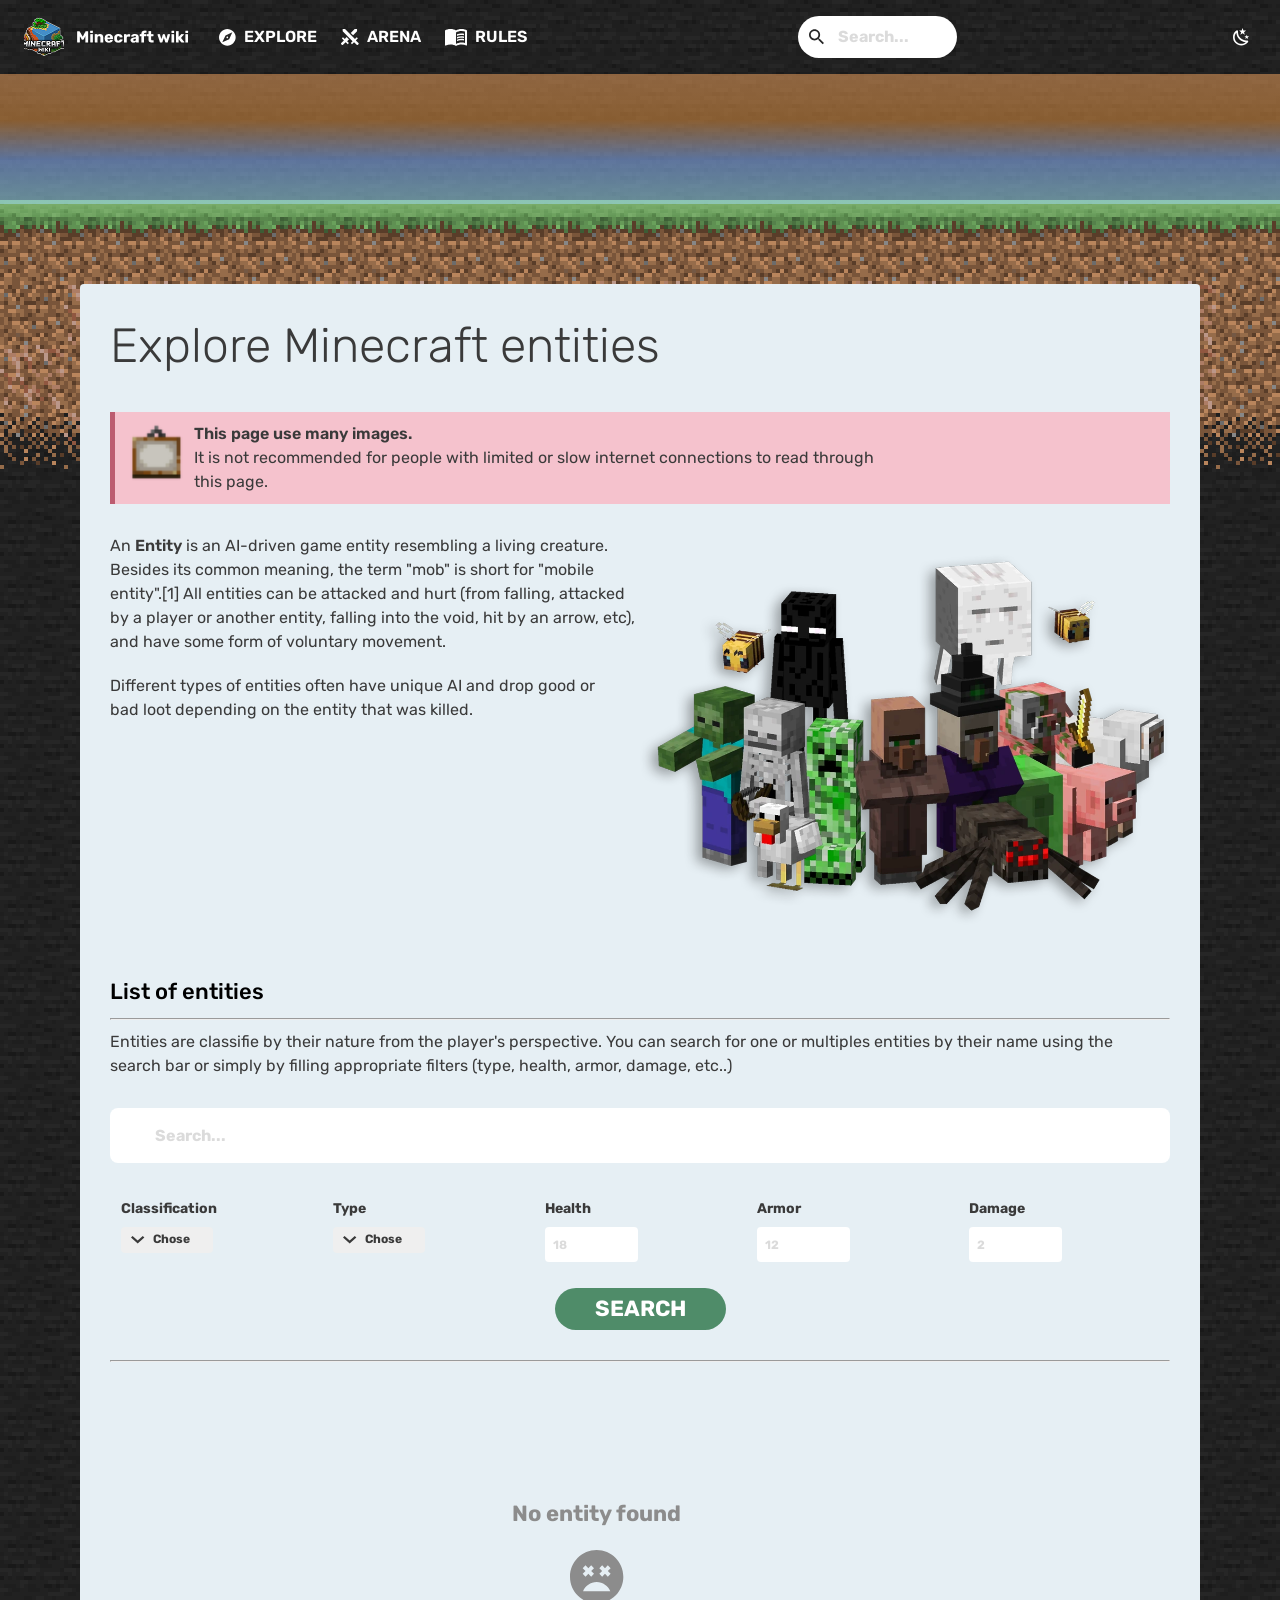
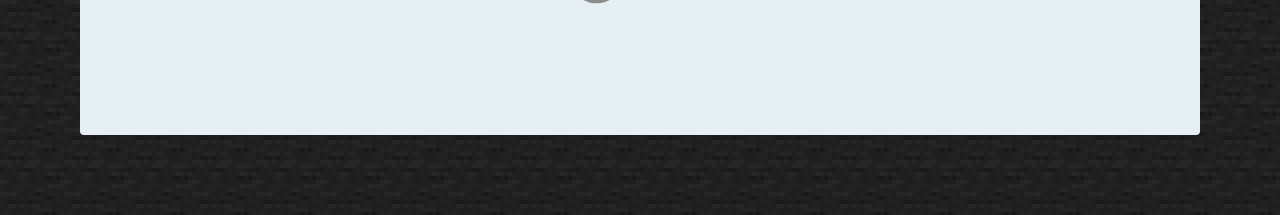
==== commit d92f0730: "resolve merge conflicts" ====
--- a/html/index.html
+++ b/html/index.html
@@ -11,54 +11,56 @@
 	</head>
 	<body>
 		<header>
-			<img src="../assets/header-nav-title.png" alt="nav-title" />
-			<nav>
-				<div class="header-links-container">
-					<svg
-						width="17"
-						height="17"
-						viewBox="0 0 17 17"
-						fill="none"
-						xmlns="http://www.w3.org/2000/svg"
-					>
-						<path
-							d="M10.1583 10.1583L3.33333 13.3333L6.50833 6.50833L13.3333 3.33333M8.33333 0C7.23898 0 6.15535 0.215548 5.1443 0.634337C4.13326 1.05313 3.2146 1.66696 2.44078 2.44078C0.877974 4.00358 0 6.1232 0 8.33333C0 10.5435 0.877974 12.6631 2.44078 14.2259C3.2146 14.9997 4.13326 15.6135 5.1443 16.0323C6.15535 16.4511 7.23898 16.6667 8.33333 16.6667C10.5435 16.6667 12.6631 15.7887 14.2259 14.2259C15.7887 12.6631 16.6667 10.5435 16.6667 8.33333C16.6667 7.23898 16.4511 6.15535 16.0323 5.1443C15.6135 4.13326 14.9997 3.2146 14.2259 2.44078C13.4521 1.66696 12.5334 1.05313 11.5224 0.634337C10.5113 0.215548 9.42768 0 8.33333 0ZM8.33333 7.41667C8.09022 7.41667 7.85706 7.51324 7.68515 7.68515C7.51324 7.85706 7.41667 8.09022 7.41667 8.33333C7.41667 8.57645 7.51324 8.80961 7.68515 8.98151C7.85706 9.15342 8.09022 9.25 8.33333 9.25C8.57645 9.25 8.80961 9.15342 8.98151 8.98151C9.15342 8.80961 9.25 8.57645 9.25 8.33333C9.25 8.09022 9.15342 7.85706 8.98151 7.68515C8.80961 7.51324 8.57645 7.41667 8.33333 7.41667Z"
-							fill="white"
-						/>
-					</svg>
-					<a href="index.html" class="header-links-a">EXPLORE</a>
-				</div>
-				<div class="header-links-container">
-					<svg
-						width="18"
-						height="17"
-						viewBox="0 0 18 17"
-						fill="none"
-						xmlns="http://www.w3.org/2000/svg"
-					>
-						<path
-							d="M4.02708 0L13.9437 9.91667L15.7104 8.15L16.8854 9.325L14.8271 11.3833L17.4771 14.0333C17.8021 14.3583 17.8021 14.8833 17.4771 15.2083L16.8854 15.8C16.5604 16.125 16.0354 16.125 15.7104 15.8L13.0271 13.1583L10.9937 15.2167L9.81875 14.0417L11.5854 12.275L1.66875 2.35833V0H4.02708ZM12.1021 6.3L16.0521 2.35V0H13.6937L9.74375 3.95L12.1021 6.3ZM7.97708 10.4667L5.61875 8.075L3.77708 9.91667L2.01042 8.15L0.835417 9.325L2.89375 11.3833L0.24375 14.0417C-0.08125 14.3667 -0.08125 14.8917 0.24375 15.2167L0.835417 15.8083C1.16042 16.1333 1.68542 16.1333 2.01042 15.8083L4.69375 13.1583L6.72708 15.2167L7.90208 14.0417L6.13542 12.275L7.97708 10.4667Z"
-							fill="white"
-						/>
-					</svg>
-					<a href="arena.html" class="header-links-a">ARENA</a>
-				</div>
-				<div class="header-links-container">
-					<svg
-						width="22"
-						height="17"
-						viewBox="0 0 22 17"
-						fill="none"
-						xmlns="http://www.w3.org/2000/svg"
-					>
-						<path
-							d="M16.5 9.83C17.29 9.83 18.13 9.91 19 10.07V11.57C18.38 11.41 17.54 11.33 16.5 11.33C14.6 11.33 13.11 11.66 12 12.32V10.63C13.17 10.1 14.67 9.83 16.5 9.83ZM12 7.96C13.29 7.43 14.79 7.17 16.5 7.17C17.29 7.17 18.13 7.24 19 7.4V8.9C18.38 8.74 17.54 8.66 16.5 8.66C14.6 8.66 13.11 9 12 9.65M16.5 6C14.6 6 13.11 6.32 12 7V5.34C13.23 4.78 14.73 4.5 16.5 4.5C17.29 4.5 18.13 4.58 19 4.73V6.28C18.26 6.09 17.41 6 16.5 6ZM20 14V2.5C18.96 2.17 17.79 2 16.5 2C14.45 2 12.62 2.5 11 3.5V15C12.62 14 14.45 13.5 16.5 13.5C17.69 13.5 18.86 13.66 20 14ZM16.5 0C18.85 0 20.69 0.5 22 1.5V16.06C22 16.18 21.95 16.3 21.84 16.41C21.73 16.5 21.61 16.58 21.5 16.58C21.39 16.58 21.31 16.56 21.25 16.53C19.97 15.84 18.38 15.5 16.5 15.5C14.45 15.5 12.62 16 11 17C9.66 16 7.83 15.5 5.5 15.5C3.84 15.5 2.25 15.86 0.75 16.57C0.72 16.58 0.68 16.58 0.63 16.6C0.59 16.61 0.55 16.62 0.5 16.62C0.39 16.62 0.27 16.58 0.16 16.5C0.05 16.39 0 16.28 0 16.15V1.5C1.34 0.5 3.18 0 5.5 0C7.83 0 9.66 0.5 11 1.5C12.34 0.5 14.17 0 16.5 0Z"
-							fill="white"
-						/>
-					</svg>
-					<a href="rules.html" class="header-links-a">RULES</a>
-				</div>
-			</nav>
+			<section class="imgNav">
+				<img src="../assets/header-nav-title.png" alt="nav-title" />
+				<nav>
+					<div class="header-links-container">
+						<svg
+							width="17"
+							height="17"
+							viewBox="0 0 17 17"
+							fill="none"
+							xmlns="http://www.w3.org/2000/svg"
+						>
+							<path
+								d="M10.1583 10.1583L3.33333 13.3333L6.50833 6.50833L13.3333 3.33333M8.33333 0C7.23898 0 6.15535 0.215548 5.1443 0.634337C4.13326 1.05313 3.2146 1.66696 2.44078 2.44078C0.877974 4.00358 0 6.1232 0 8.33333C0 10.5435 0.877974 12.6631 2.44078 14.2259C3.2146 14.9997 4.13326 15.6135 5.1443 16.0323C6.15535 16.4511 7.23898 16.6667 8.33333 16.6667C10.5435 16.6667 12.6631 15.7887 14.2259 14.2259C15.7887 12.6631 16.6667 10.5435 16.6667 8.33333C16.6667 7.23898 16.4511 6.15535 16.0323 5.1443C15.6135 4.13326 14.9997 3.2146 14.2259 2.44078C13.4521 1.66696 12.5334 1.05313 11.5224 0.634337C10.5113 0.215548 9.42768 0 8.33333 0ZM8.33333 7.41667C8.09022 7.41667 7.85706 7.51324 7.68515 7.68515C7.51324 7.85706 7.41667 8.09022 7.41667 8.33333C7.41667 8.57645 7.51324 8.80961 7.68515 8.98151C7.85706 9.15342 8.09022 9.25 8.33333 9.25C8.57645 9.25 8.80961 9.15342 8.98151 8.98151C9.15342 8.80961 9.25 8.57645 9.25 8.33333C9.25 8.09022 9.15342 7.85706 8.98151 7.68515C8.80961 7.51324 8.57645 7.41667 8.33333 7.41667Z"
+								fill="white"
+							/>
+						</svg>
+						<a href="index.html" class="header-links-a">EXPLORE</a>
+					</div>
+					<div class="header-links-container">
+						<svg
+							width="18"
+							height="17"
+							viewBox="0 0 18 17"
+							fill="none"
+							xmlns="http://www.w3.org/2000/svg"
+						>
+							<path
+								d="M4.02708 0L13.9437 9.91667L15.7104 8.15L16.8854 9.325L14.8271 11.3833L17.4771 14.0333C17.8021 14.3583 17.8021 14.8833 17.4771 15.2083L16.8854 15.8C16.5604 16.125 16.0354 16.125 15.7104 15.8L13.0271 13.1583L10.9937 15.2167L9.81875 14.0417L11.5854 12.275L1.66875 2.35833V0H4.02708ZM12.1021 6.3L16.0521 2.35V0H13.6937L9.74375 3.95L12.1021 6.3ZM7.97708 10.4667L5.61875 8.075L3.77708 9.91667L2.01042 8.15L0.835417 9.325L2.89375 11.3833L0.24375 14.0417C-0.08125 14.3667 -0.08125 14.8917 0.24375 15.2167L0.835417 15.8083C1.16042 16.1333 1.68542 16.1333 2.01042 15.8083L4.69375 13.1583L6.72708 15.2167L7.90208 14.0417L6.13542 12.275L7.97708 10.4667Z"
+								fill="white"
+							/>
+						</svg>
+						<a href="arena.html" class="header-links-a">ARENA</a>
+					</div>
+					<div class="header-links-container">
+						<svg
+							width="22"
+							height="17"
+							viewBox="0 0 22 17"
+							fill="none"
+							xmlns="http://www.w3.org/2000/svg"
+						>
+							<path
+								d="M16.5 9.83C17.29 9.83 18.13 9.91 19 10.07V11.57C18.38 11.41 17.54 11.33 16.5 11.33C14.6 11.33 13.11 11.66 12 12.32V10.63C13.17 10.1 14.67 9.83 16.5 9.83ZM12 7.96C13.29 7.43 14.79 7.17 16.5 7.17C17.29 7.17 18.13 7.24 19 7.4V8.9C18.38 8.74 17.54 8.66 16.5 8.66C14.6 8.66 13.11 9 12 9.65M16.5 6C14.6 6 13.11 6.32 12 7V5.34C13.23 4.78 14.73 4.5 16.5 4.5C17.29 4.5 18.13 4.58 19 4.73V6.28C18.26 6.09 17.41 6 16.5 6ZM20 14V2.5C18.96 2.17 17.79 2 16.5 2C14.45 2 12.62 2.5 11 3.5V15C12.62 14 14.45 13.5 16.5 13.5C17.69 13.5 18.86 13.66 20 14ZM16.5 0C18.85 0 20.69 0.5 22 1.5V16.06C22 16.18 21.95 16.3 21.84 16.41C21.73 16.5 21.61 16.58 21.5 16.58C21.39 16.58 21.31 16.56 21.25 16.53C19.97 15.84 18.38 15.5 16.5 15.5C14.45 15.5 12.62 16 11 17C9.66 16 7.83 15.5 5.5 15.5C3.84 15.5 2.25 15.86 0.75 16.57C0.72 16.58 0.68 16.58 0.63 16.6C0.59 16.61 0.55 16.62 0.5 16.62C0.39 16.62 0.27 16.58 0.16 16.5C0.05 16.39 0 16.28 0 16.15V1.5C1.34 0.5 3.18 0 5.5 0C7.83 0 9.66 0.5 11 1.5C12.34 0.5 14.17 0 16.5 0Z"
+								fill="white"
+							/>
+						</svg>
+						<a href="rules.html" class="header-links-a">RULES</a>
+					</div>
+				</nav>
+			</section>
 			<div id="header-Seaarch-Input-Container">
 				<svg
 					width="18"
--- a/css/main.css
+++ b/css/main.css
@@ -1,8 +1,6 @@
 @import url("https://fonts.googleapis.com/css2?family=Caveat:wght@400..700&family=DM+Sans:ital,opsz,wght@0,9..40,100..1000;1,9..40,100..1000&family=Figtree:ital,wght@0,300..900;1,300..900&family=Inter:ital,opsz,wght@0,14..32,100..900;1,14..32,100..900&family=Noto+Sans+JP:wght@100..900&family=Outfit:wght@100..900&family=Poppins:ital,wght@0,100;0,200;0,300;0,400;0,500;0,600;0,700;0,800;0,900;1,100;1,200;1,300;1,400;1,500;1,600;1,700;1,800;1,900&family=Red+Hat+Text:ital,wght@0,300..700;1,300..700&family=Reddit+Sans:ital,wght@0,200..900;1,200..900&family=Roboto:ital,wght@0,100..900;1,100..900&family=Rubik:ital,wght@0,300..900;1,300..900&family=Sora:wght@100..800&family=Space+Mono:ital,wght@0,400;0,700;1,400;1,700&family=Young+Serif&display=swap");
 
-*:not(dialog),
-*:after,
-*:before {
+*:not(dialog) {
 	-webkit-box-sizing: border-box;
 	-moz-box-sizing: border-box;
 	box-sizing: border-box;
@@ -96,10 +94,10 @@
 .dialog-div {
 	display: flex;
 	flex-direction: column;
-	position: absolute;
-	top: 44%;
-	left: 28%;
 	gap: 24px;
+    position: absolute;
+    top: 40%;
+    justify-self: center;
 }
 .big-a {
 	font-size: 38px;
@@ -138,6 +136,7 @@
 	margin: 40px;
 	padding: 26px 30px;
 	gap: 30px;
+    border-radius: 4px;
 }
 h1 {
 	font-weight: 300;
--- a/css/styles.css
+++ b/css/styles.css
@@ -1,9 +1,3 @@
-@import url("https://fonts.googleapis.com/css2?family=Rubik:ital,wght@0,300..900;1,300..900&family=Space+Mono:ital,wght@0,400;0,700;1,400;1,700&display=swap");
-* {
-	margin: 0;
-	padding: 0;
-	font-family: "Rubik";
-}
 
 .searchDiv {
 	display: flex;
@@ -294,9 +288,12 @@
 		grid-template-columns: 260px 260px;
 		gap: 20px;
 	}
+	.notfounddiv {
+		position: absolute;
+		left: 40%;
+	}
 }
 @media screen and (min-width: 1440px) {
-	
 	.mobsImg {
 		width: 313px;
 		height: 133px;
@@ -330,4 +327,8 @@
 		grid-template-columns: 260px 260px 260px 260px;
 		gap: 20px;
 	}
-}
+	.notfounddiv {
+		position: absolute;
+		left: 45%;
+	}
+}
